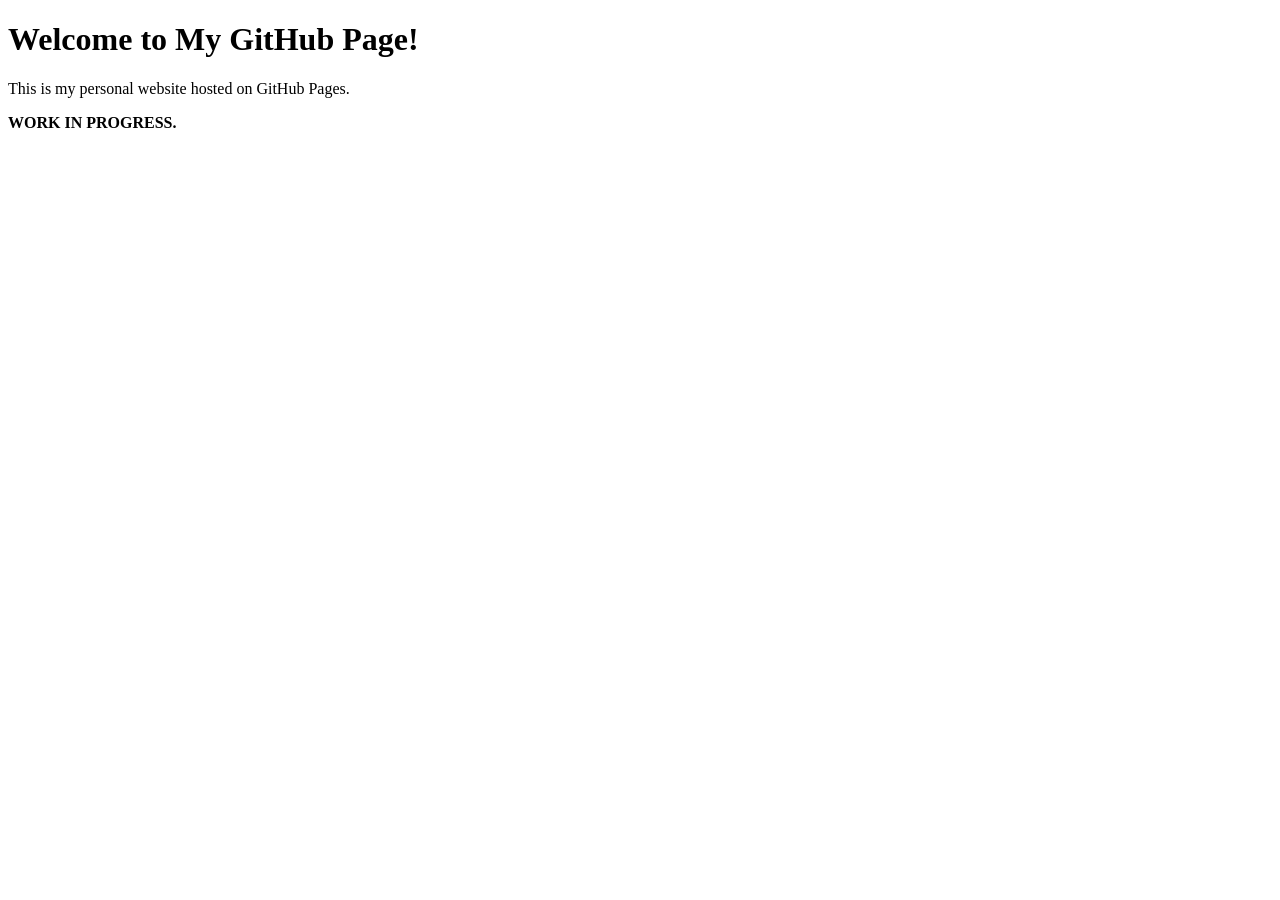
==== index.html @ f09e1174 "Create index.html" ====
<!DOCTYPE html>
<html>
<head>
  <title>My Personal Page</title>
</head>
<body>
  <h1>Welcome to My GitHub Page!</h1>
  <p>This is my personal website hosted on GitHub Pages.</p>
  <b>WORK IN PROGRESS.</b>
</body>
</html>
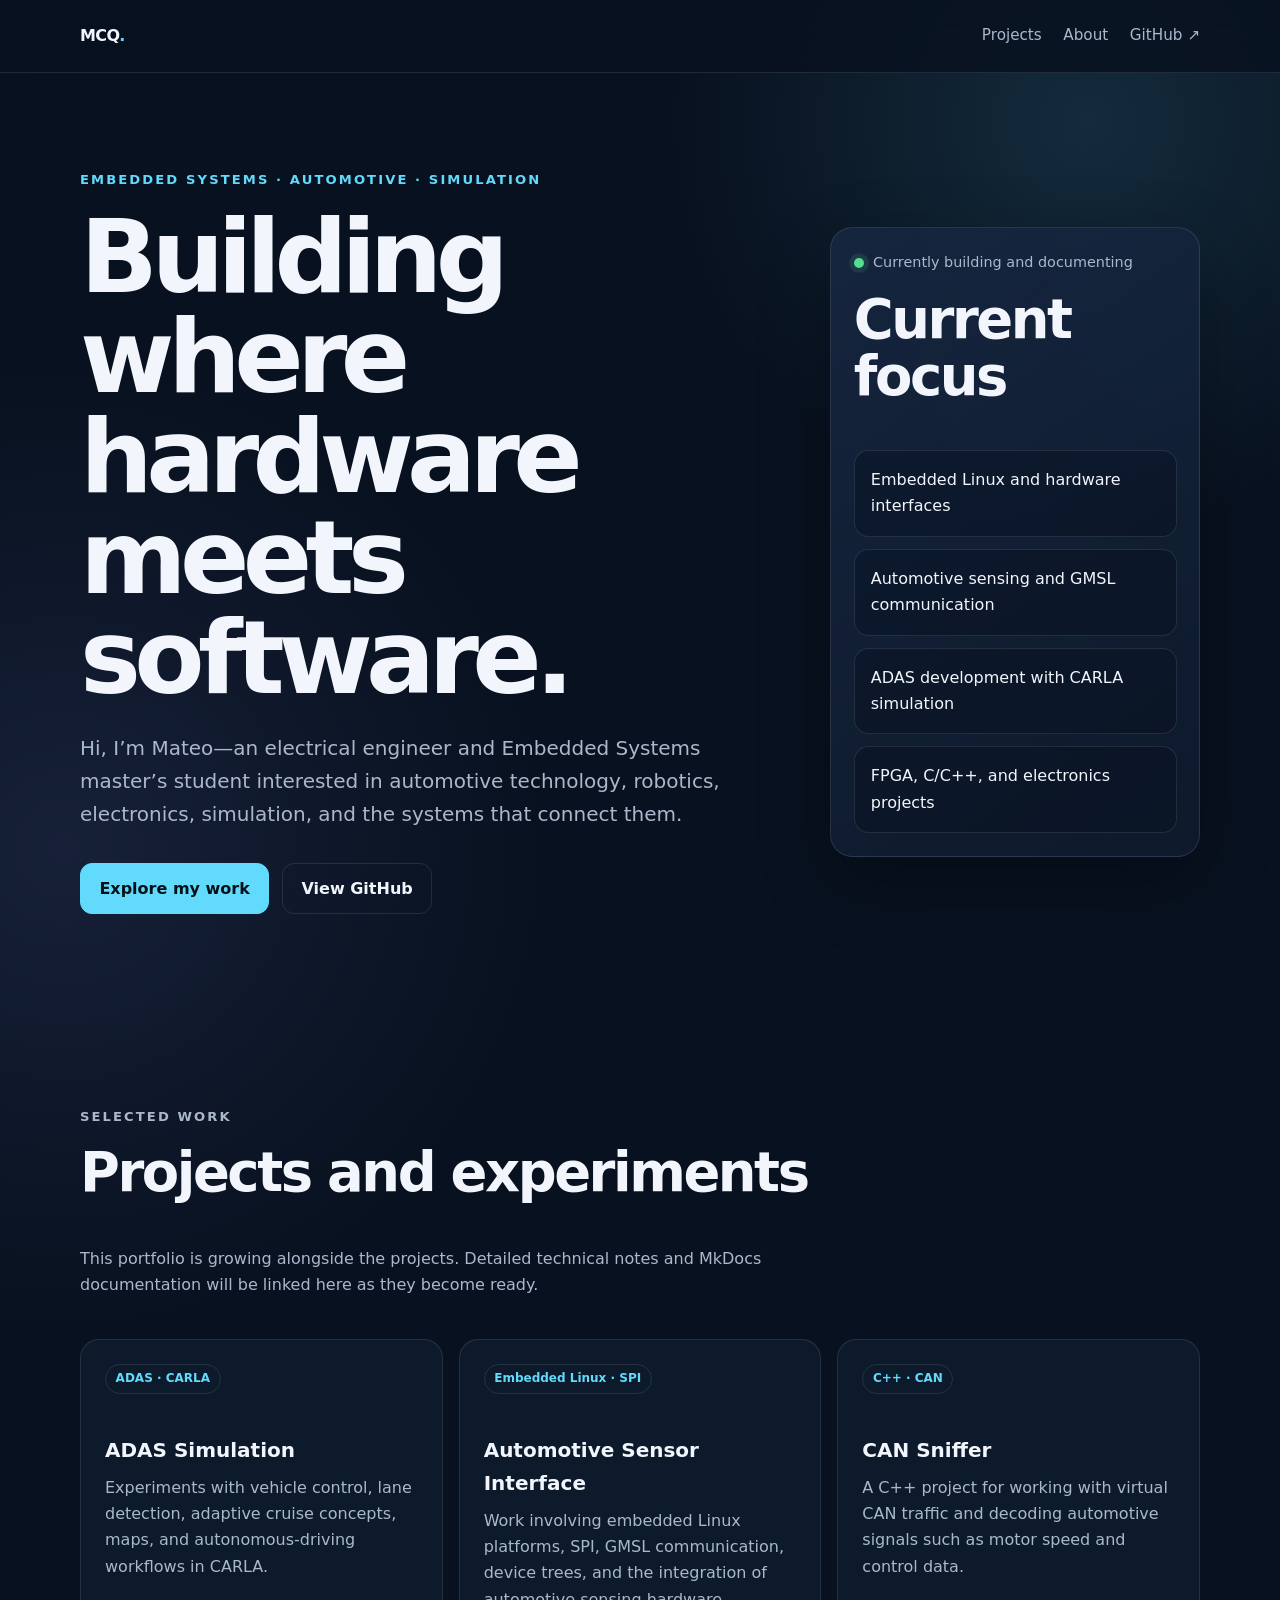
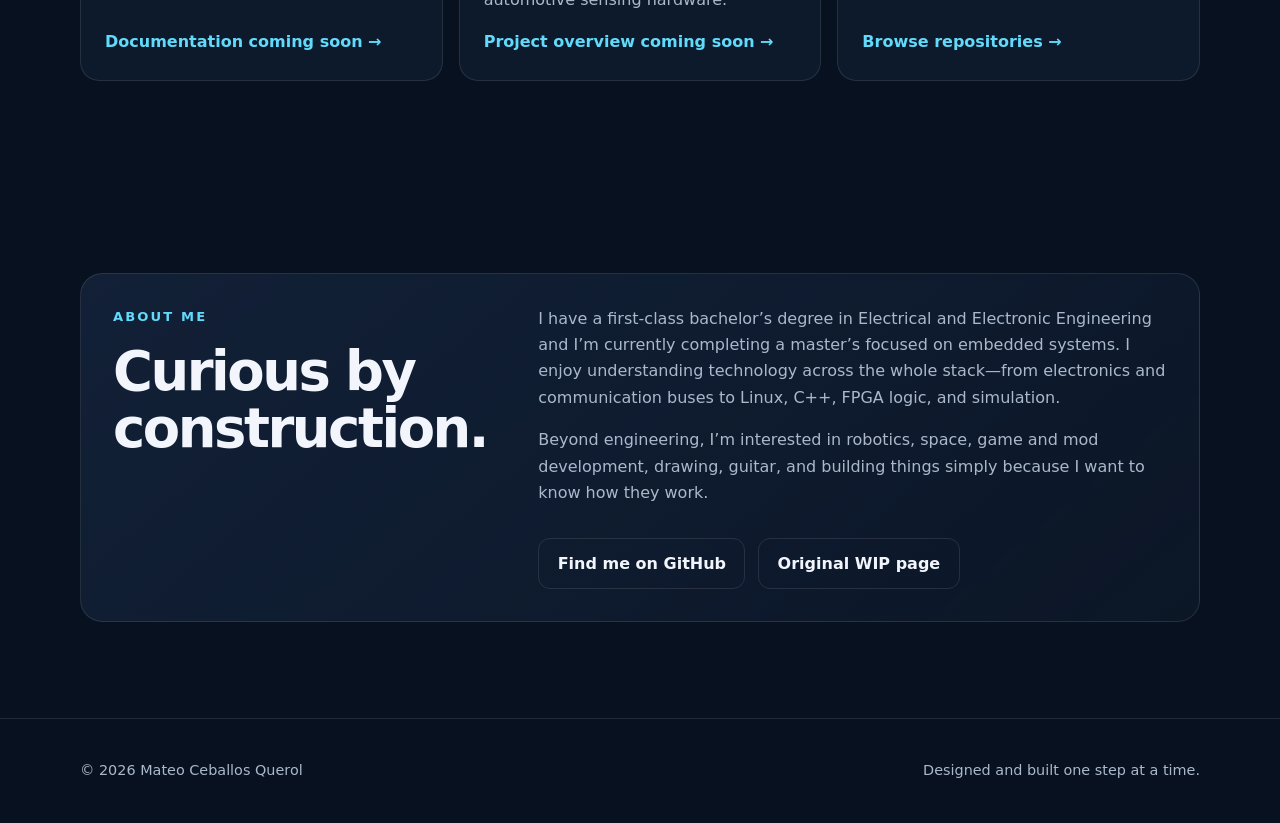
==== commit 35fcf807: "Build initial personal portfolio homepage" ====
--- a/index.html
+++ b/index.html
@@ -1,11 +1,128 @@
 <!DOCTYPE html>
-<html>
+<html lang="en">
 <head>
-  <title>My Personal Page</title>
+  <meta charset="UTF-8">
+  <meta name="viewport" content="width=device-width, initial-scale=1">
+  <meta name="description" content="Mateo Ceballos Querol — embedded systems engineer working across automotive technology, electronics, simulation, and software.">
+  <title>Mateo Ceballos Querol | Embedded Systems</title>
+  <link rel="stylesheet" href="style.css">
 </head>
 <body>
-  <h1>Welcome to My GitHub Page!</h1>
-  <p>This is my personal website hosted on GitHub Pages.</p>
-  <b>WORK IN PROGRESS.</b>
+  <header class="site-header">
+    <nav class="nav container" aria-label="Main navigation">
+      <a class="logo" href="#top">MCQ<span>.</span></a>
+      <div class="nav-links">
+        <a href="#projects">Projects</a>
+        <a href="#about">About</a>
+        <a class="nav-github" href="https://github.com/mcquerol">GitHub ↗</a>
+      </div>
+    </nav>
+  </header>
+
+  <main id="top">
+    <section class="hero container">
+      <div>
+        <p class="eyebrow">Embedded systems · Automotive · Simulation</p>
+        <h1>Building where hardware meets software.</h1>
+        <p class="hero-copy">
+          Hi, I’m Mateo—an electrical engineer and Embedded Systems master’s
+          student interested in automotive technology, robotics, electronics,
+          simulation, and the systems that connect them.
+        </p>
+        <div class="actions">
+          <a class="button" href="#projects">Explore my work</a>
+          <a class="button secondary" href="https://github.com/mcquerol">View GitHub</a>
+        </div>
+      </div>
+
+      <aside class="hero-panel" aria-label="Current focus">
+        <span class="status">Currently building and documenting</span>
+        <h2>Current focus</h2>
+        <ul class="focus-list">
+          <li>Embedded Linux and hardware interfaces</li>
+          <li>Automotive sensing and GMSL communication</li>
+          <li>ADAS development with CARLA simulation</li>
+          <li>FPGA, C/C++, and electronics projects</li>
+        </ul>
+      </aside>
+    </section>
+
+    <section class="section container" id="projects">
+      <div class="section-heading">
+        <p class="eyebrow">Selected work</p>
+        <h2>Projects and experiments</h2>
+        <p>
+          This portfolio is growing alongside the projects. Detailed technical
+          notes and MkDocs documentation will be linked here as they become ready.
+        </p>
+      </div>
+
+      <div class="grid">
+        <article class="card">
+          <span class="tag">ADAS · CARLA</span>
+          <h3>ADAS Simulation</h3>
+          <p>
+            Experiments with vehicle control, lane detection, adaptive cruise
+            concepts, maps, and autonomous-driving workflows in CARLA.
+          </p>
+          <a class="card-link" href="https://github.com/mcquerol?tab=repositories">Documentation coming soon →</a>
+        </article>
+
+        <article class="card">
+          <span class="tag">Embedded Linux · SPI</span>
+          <h3>Automotive Sensor Interface</h3>
+          <p>
+            Work involving embedded Linux platforms, SPI, GMSL communication,
+            device trees, and the integration of automotive sensing hardware.
+          </p>
+          <a class="card-link" href="https://github.com/mcquerol?tab=repositories">Project overview coming soon →</a>
+        </article>
+
+        <article class="card">
+          <span class="tag">C++ · CAN</span>
+          <h3>CAN Sniffer</h3>
+          <p>
+            A C++ project for working with virtual CAN traffic and decoding
+            automotive signals such as motor speed and control data.
+          </p>
+          <a class="card-link" href="https://github.com/mcquerol?tab=repositories">Browse repositories →</a>
+        </article>
+      </div>
+    </section>
+
+    <section class="section container" id="about">
+      <div class="about">
+        <div>
+          <p class="eyebrow">About me</p>
+          <h2>Curious by construction.</h2>
+        </div>
+        <div class="about-copy">
+          <p>
+            I have a first-class bachelor’s degree in Electrical and Electronic
+            Engineering and I’m currently completing a master’s focused on
+            embedded systems. I enjoy understanding technology across the whole
+            stack—from electronics and communication buses to Linux, C++, FPGA
+            logic, and simulation.
+          </p>
+          <p>
+            Beyond engineering, I’m interested in robotics, space, game and mod
+            development, drawing, guitar, and building things simply because I
+            want to know how they work.
+          </p>
+          <div class="actions">
+            <a class="button secondary" href="https://github.com/mcquerol">Find me on GitHub</a>
+            <a class="button secondary" href="wip.html">Original WIP page</a>
+          </div>
+        </div>
+      </div>
+    </section>
+  </main>
+
+  <footer class="site-footer">
+    <div class="footer-content container">
+      <p>© 2026 Mateo Ceballos Querol</p>
+      <p>Designed and built one step at a time.</p>
+    </div>
+  </footer>
 </body>
 </html>
--- a/style.css
+++ b/style.css
@@ -0,0 +1,330 @@
+:root {
+  --bg: #08111f;
+  --surface: #101d30;
+  --surface-light: #162640;
+  --text: #f2f6fc;
+  --muted: #aab8cc;
+  --accent: #61dafb;
+  --accent-2: #8b9cff;
+  --border: rgba(255, 255, 255, 0.1);
+  --shadow: 0 24px 70px rgba(0, 0, 0, 0.28);
+}
+
+* {
+  box-sizing: border-box;
+}
+
+html {
+  scroll-behavior: smooth;
+}
+
+body {
+  margin: 0;
+  color: var(--text);
+  background:
+    radial-gradient(circle at 85% 5%, rgba(97, 218, 251, 0.13), transparent 26rem),
+    radial-gradient(circle at 5% 35%, rgba(139, 156, 255, 0.11), transparent 30rem),
+    var(--bg);
+  font-family: Inter, ui-sans-serif, system-ui, -apple-system, BlinkMacSystemFont, "Segoe UI", sans-serif;
+  line-height: 1.65;
+}
+
+a {
+  color: inherit;
+}
+
+.container {
+  width: min(1120px, calc(100% - 2rem));
+  margin-inline: auto;
+}
+
+.site-header {
+  position: sticky;
+  top: 0;
+  z-index: 10;
+  border-bottom: 1px solid var(--border);
+  background: rgba(8, 17, 31, 0.8);
+  backdrop-filter: blur(16px);
+}
+
+.nav {
+  min-height: 4.5rem;
+  display: flex;
+  align-items: center;
+  justify-content: space-between;
+  gap: 1.5rem;
+}
+
+.logo {
+  font-weight: 800;
+  text-decoration: none;
+  letter-spacing: -0.04em;
+}
+
+.logo span,
+.eyebrow,
+.accent {
+  color: var(--accent);
+}
+
+.nav-links {
+  display: flex;
+  align-items: center;
+  gap: 1.35rem;
+}
+
+.nav-links a {
+  color: var(--muted);
+  font-size: 0.95rem;
+  text-decoration: none;
+}
+
+.nav-links a:hover,
+.nav-links a:focus-visible {
+  color: var(--text);
+}
+
+.hero {
+  min-height: calc(100vh - 4.5rem);
+  display: grid;
+  grid-template-columns: 1.3fr 0.7fr;
+  align-items: center;
+  gap: 4rem;
+  padding-block: 6rem;
+}
+
+.eyebrow {
+  margin: 0 0 1rem;
+  font-size: 0.82rem;
+  font-weight: 800;
+  letter-spacing: 0.16em;
+  text-transform: uppercase;
+}
+
+h1,
+h2,
+h3,
+p {
+  margin-top: 0;
+}
+
+h1 {
+  max-width: 14ch;
+  margin-bottom: 1.5rem;
+  font-size: clamp(3rem, 8vw, 6.7rem);
+  line-height: 0.98;
+  letter-spacing: -0.065em;
+}
+
+h2 {
+  font-size: clamp(2rem, 5vw, 3.4rem);
+  line-height: 1.05;
+  letter-spacing: -0.045em;
+}
+
+h3 {
+  margin-bottom: 0.5rem;
+  font-size: 1.25rem;
+}
+
+.hero-copy {
+  max-width: 42rem;
+  color: var(--muted);
+  font-size: clamp(1.05rem, 2vw, 1.25rem);
+}
+
+.actions {
+  display: flex;
+  flex-wrap: wrap;
+  gap: 0.8rem;
+  margin-top: 2rem;
+}
+
+.button {
+  display: inline-flex;
+  align-items: center;
+  justify-content: center;
+  min-height: 3rem;
+  padding: 0.7rem 1.15rem;
+  border: 1px solid var(--accent);
+  border-radius: 0.75rem;
+  color: #04111a;
+  background: var(--accent);
+  font-weight: 750;
+  text-decoration: none;
+}
+
+.button:hover {
+  transform: translateY(-2px);
+}
+
+.button.secondary {
+  color: var(--text);
+  border-color: var(--border);
+  background: transparent;
+}
+
+.hero-panel {
+  position: relative;
+  padding: 1.4rem;
+  border: 1px solid var(--border);
+  border-radius: 1.4rem;
+  background: linear-gradient(145deg, rgba(22, 38, 64, 0.92), rgba(16, 29, 48, 0.75));
+  box-shadow: var(--shadow);
+}
+
+.status {
+  display: inline-flex;
+  align-items: center;
+  gap: 0.55rem;
+  margin-bottom: 1rem;
+  color: var(--muted);
+  font-size: 0.9rem;
+}
+
+.status::before {
+  width: 0.65rem;
+  height: 0.65rem;
+  border-radius: 50%;
+  background: #55dd91;
+  box-shadow: 0 0 0 0.3rem rgba(85, 221, 145, 0.12);
+  content: "";
+}
+
+.focus-list {
+  display: grid;
+  gap: 0.75rem;
+  margin: 0;
+  padding: 0;
+  list-style: none;
+}
+
+.focus-list li {
+  padding: 1rem;
+  border: 1px solid var(--border);
+  border-radius: 0.9rem;
+  background: rgba(8, 17, 31, 0.45);
+}
+
+.section {
+  padding-block: 6rem;
+}
+
+.section-heading {
+  max-width: 46rem;
+  margin-bottom: 2.5rem;
+}
+
+.section-heading p,
+.card p,
+.about-copy {
+  color: var(--muted);
+}
+
+.grid {
+  display: grid;
+  grid-template-columns: repeat(3, 1fr);
+  gap: 1rem;
+}
+
+.card {
+  display: flex;
+  min-height: 19rem;
+  flex-direction: column;
+  padding: 1.5rem;
+  border: 1px solid var(--border);
+  border-radius: 1.2rem;
+  background: rgba(16, 29, 48, 0.76);
+  transition: border-color 180ms ease, transform 180ms ease;
+}
+
+.card:hover {
+  border-color: rgba(97, 218, 251, 0.5);
+  transform: translateY(-4px);
+}
+
+.tag {
+  width: fit-content;
+  margin-bottom: 2.5rem;
+  padding: 0.25rem 0.6rem;
+  border: 1px solid var(--border);
+  border-radius: 999px;
+  color: var(--accent);
+  font-size: 0.75rem;
+  font-weight: 750;
+}
+
+.card-link {
+  margin-top: auto;
+  color: var(--accent);
+  font-weight: 700;
+  text-decoration: none;
+}
+
+.about {
+  display: grid;
+  grid-template-columns: 0.75fr 1.25fr;
+  gap: 3rem;
+  align-items: start;
+  padding: 2rem;
+  border: 1px solid var(--border);
+  border-radius: 1.4rem;
+  background: linear-gradient(140deg, rgba(22, 38, 64, 0.75), rgba(16, 29, 48, 0.45));
+}
+
+.site-footer {
+  padding-block: 2.5rem;
+  border-top: 1px solid var(--border);
+  color: var(--muted);
+  font-size: 0.9rem;
+}
+
+.footer-content {
+  display: flex;
+  justify-content: space-between;
+  gap: 1rem;
+}
+
+.footer-content p {
+  margin: 0;
+}
+
+@media (max-width: 800px) {
+  .nav-links a:not(.nav-github) {
+    display: none;
+  }
+
+  .hero {
+    min-height: auto;
+    grid-template-columns: 1fr;
+    gap: 3rem;
+    padding-block: 5rem;
+  }
+
+  .grid,
+  .about {
+    grid-template-columns: 1fr;
+  }
+
+  .card {
+    min-height: 16rem;
+  }
+}
+
+@media (max-width: 520px) {
+  h1 {
+    font-size: 3.35rem;
+  }
+
+  .section {
+    padding-block: 4.5rem;
+  }
+
+  .actions .button {
+    width: 100%;
+  }
+
+  .footer-content {
+    flex-direction: column;
+  }
+}
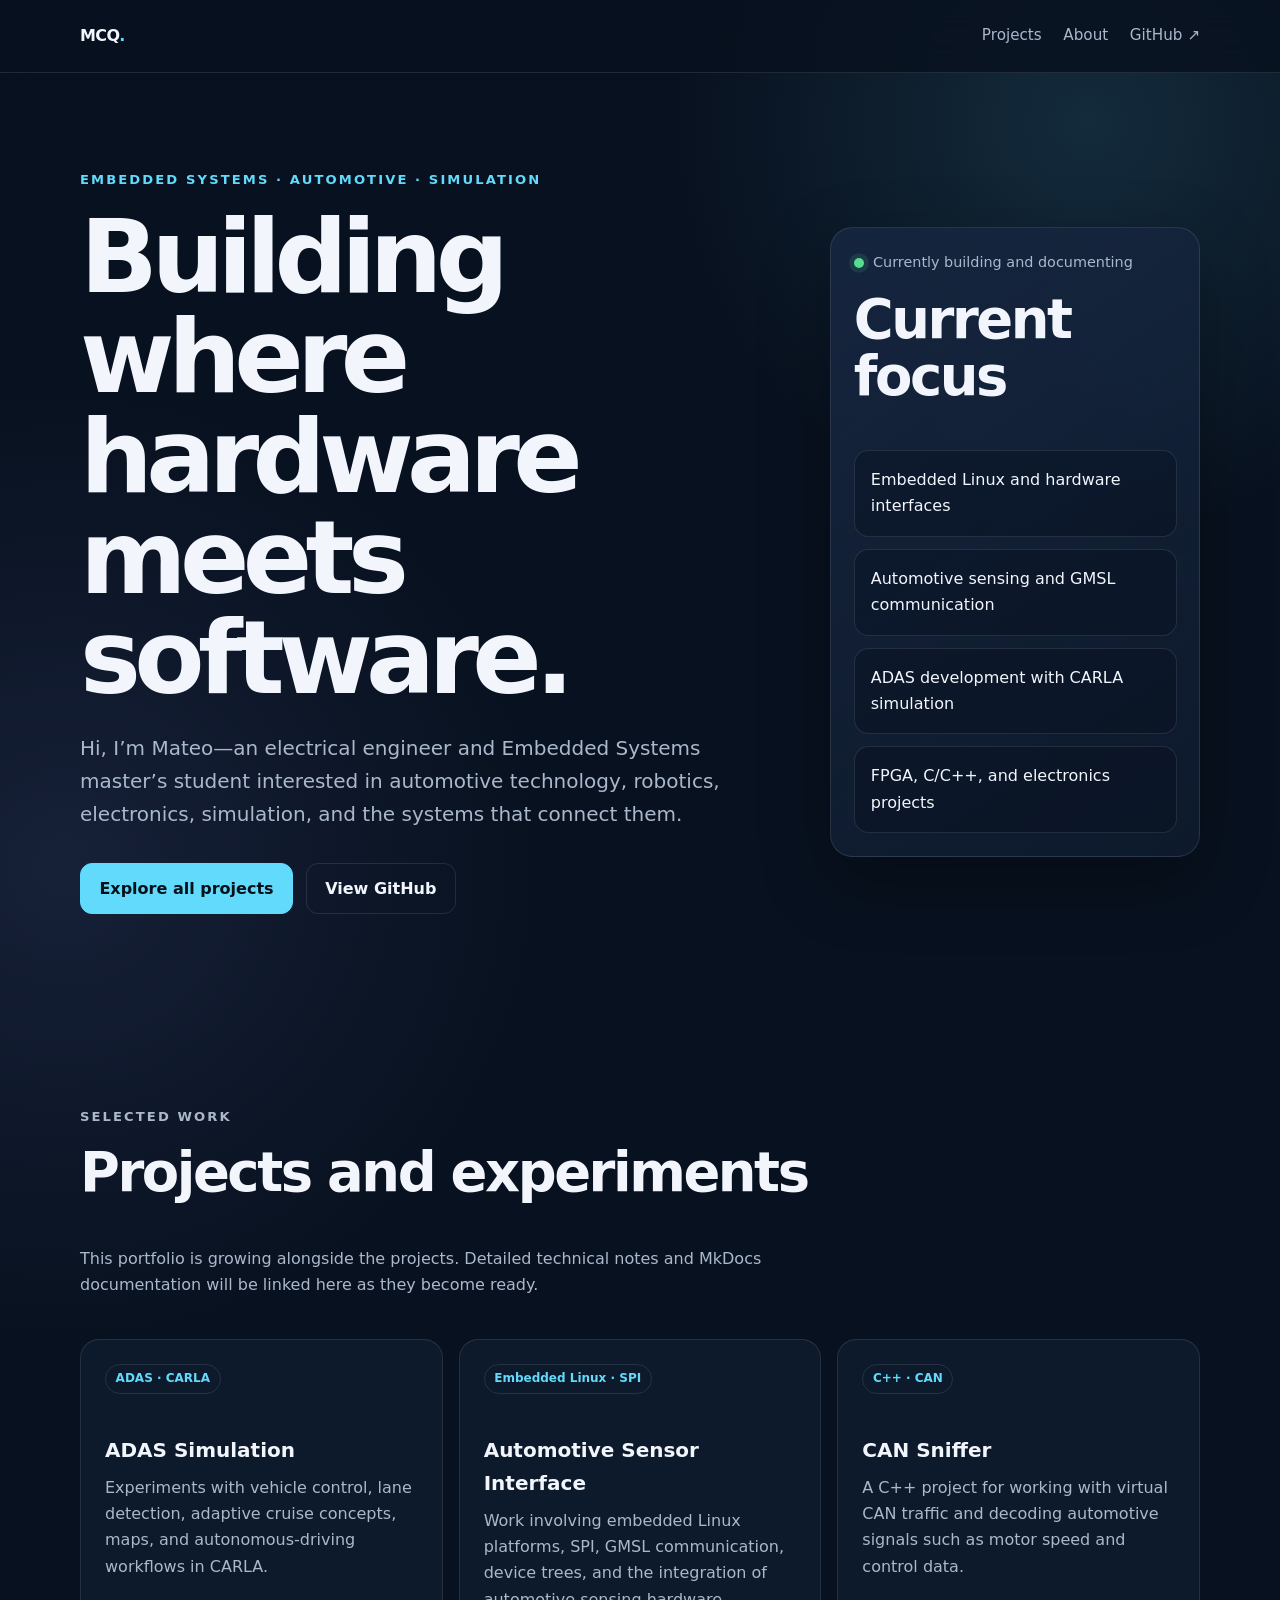
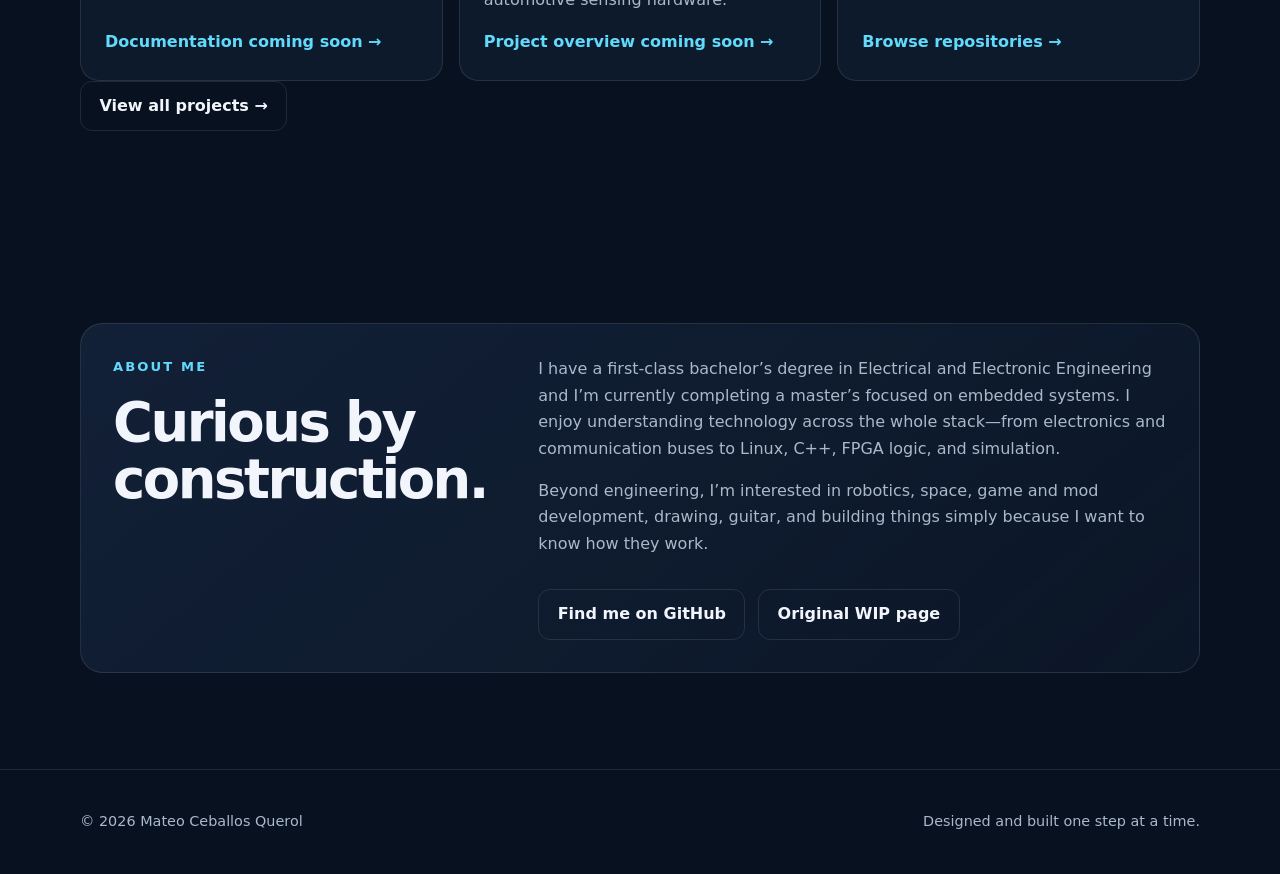
==== commit 3f1c2b03: "Link homepage to full projects archive" ====
--- a/index.html
+++ b/index.html
@@ -12,7 +12,7 @@
     <nav class="nav container" aria-label="Main navigation">
       <a class="logo" href="#top">MCQ<span>.</span></a>
       <div class="nav-links">
-        <a href="#projects">Projects</a>
+        <a href="projects.html">Projects</a>
         <a href="#about">About</a>
         <a class="nav-github" href="https://github.com/mcquerol">GitHub ↗</a>
       </div>
@@ -30,7 +30,7 @@
           simulation, and the systems that connect them.
         </p>
         <div class="actions">
-          <a class="button" href="#projects">Explore my work</a>
+          <a class="button" href="projects.html">Explore all projects</a>
           <a class="button secondary" href="https://github.com/mcquerol">View GitHub</a>
         </div>
       </div>
@@ -88,6 +88,9 @@
           <a class="card-link" href="https://github.com/mcquerol?tab=repositories">Browse repositories →</a>
         </article>
       </div>
+      <div class="section-actions">
+        <a class="button secondary" href="projects.html">View all projects →</a>
+      </div>
     </section>
 
     <section class="section container" id="about">
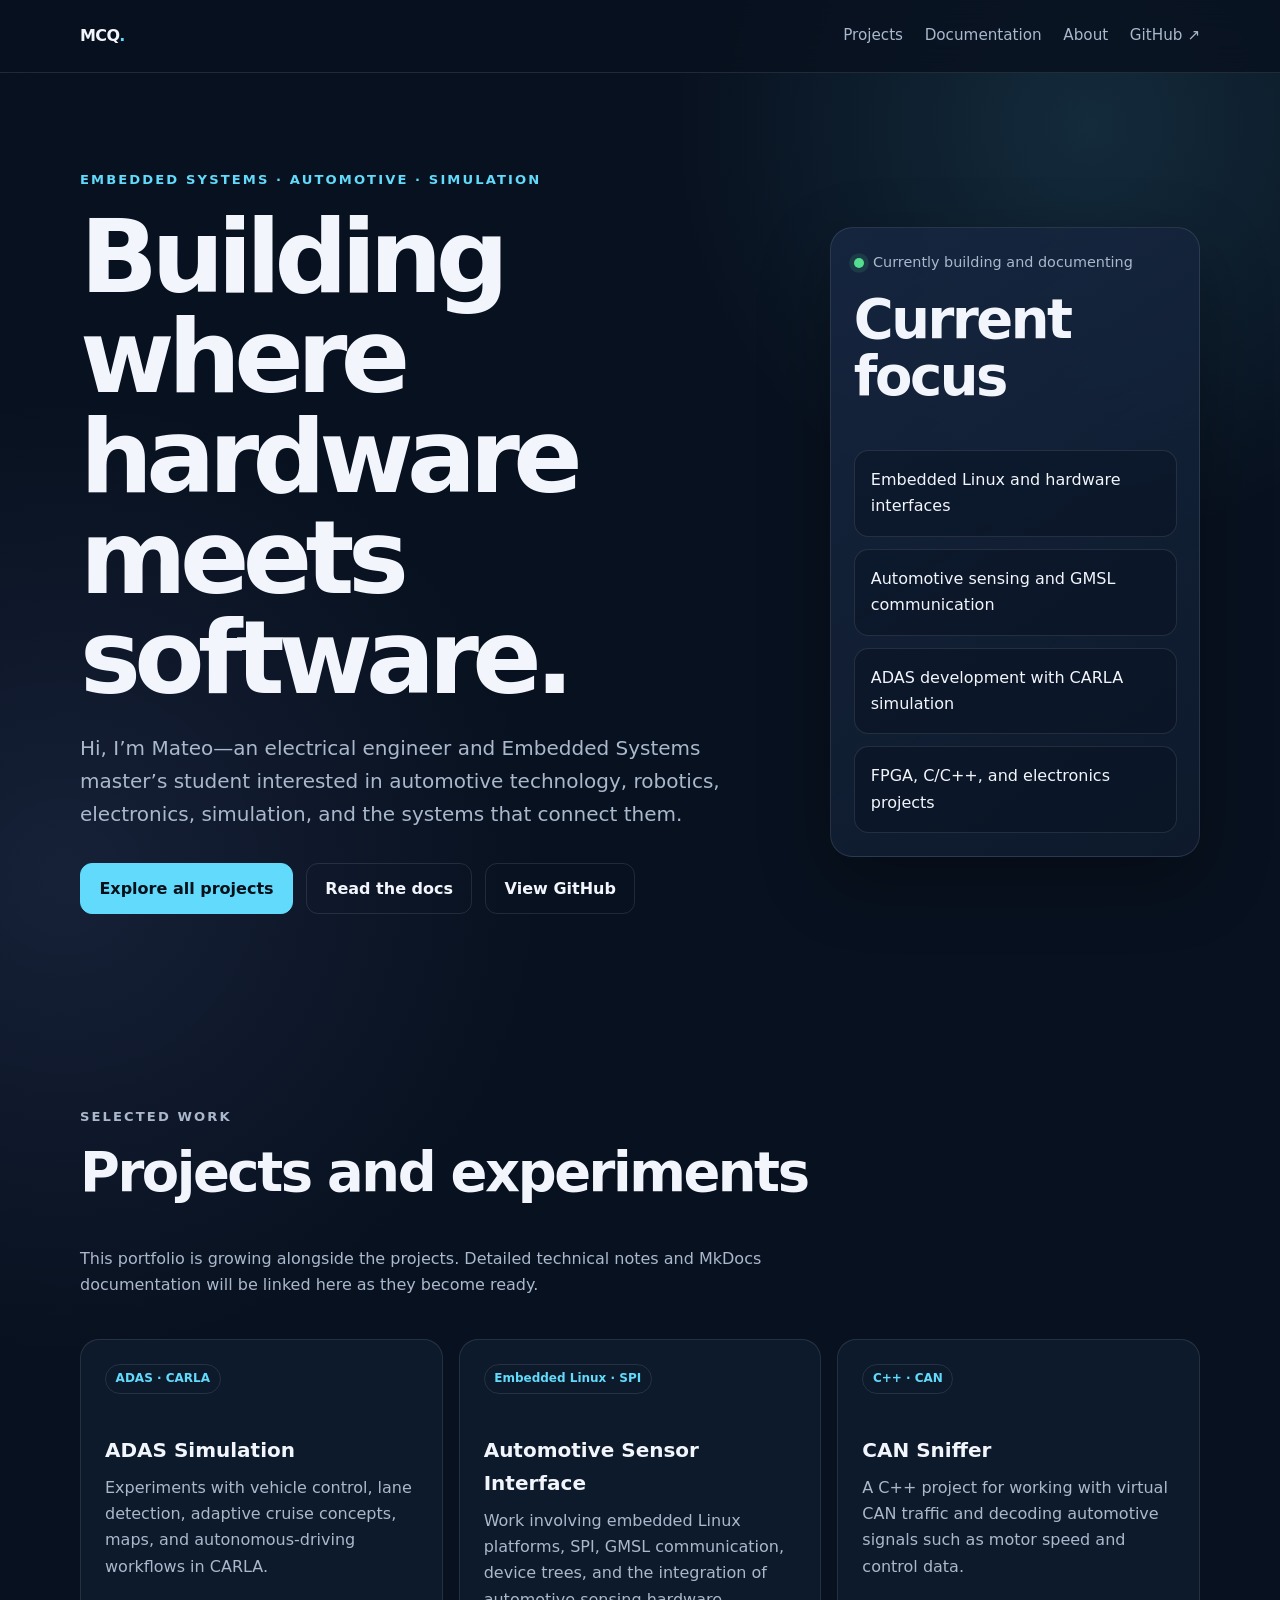
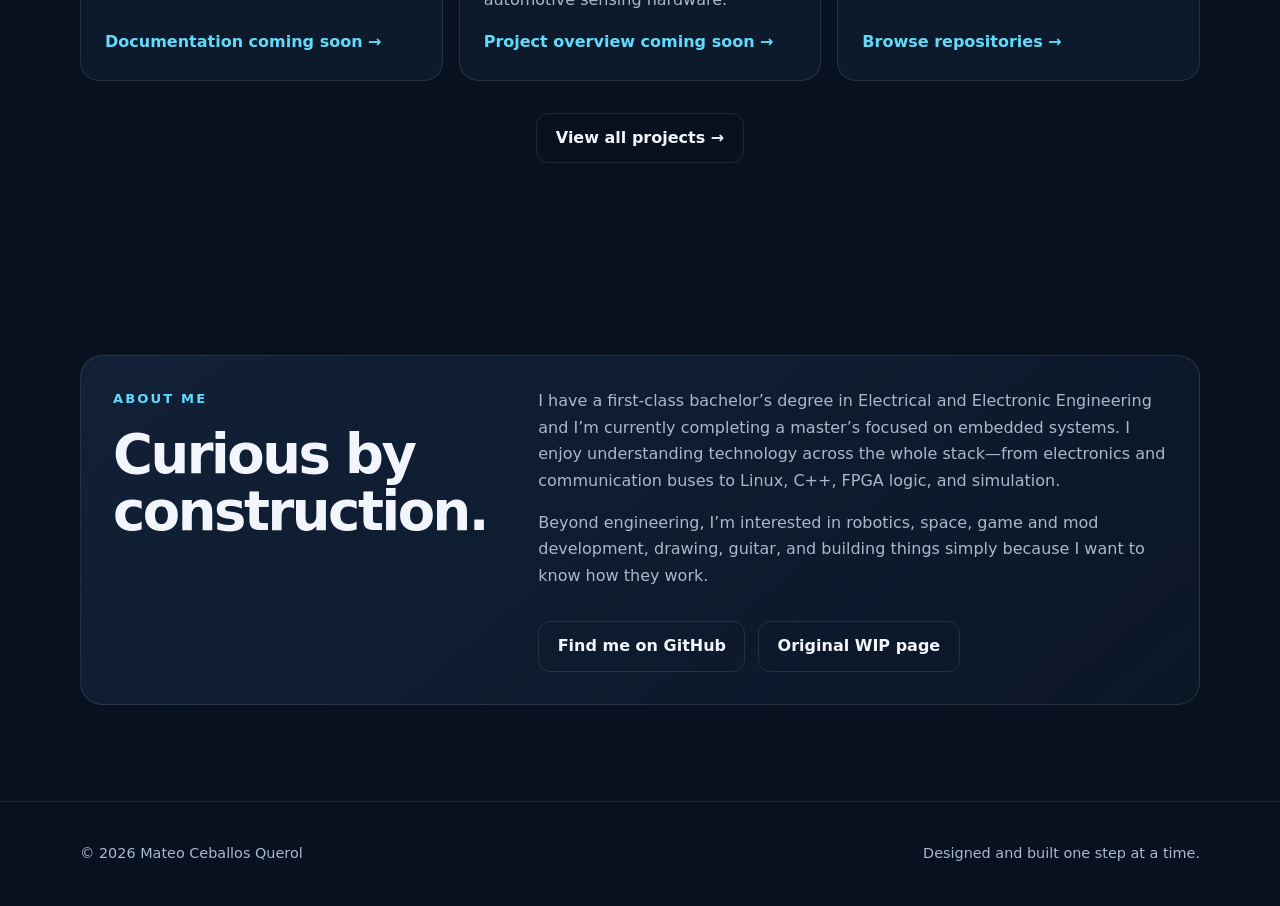
==== commit f421949b: "Link homepage to MkDocs documentation" ====
--- a/index.html
+++ b/index.html
@@ -13,6 +13,7 @@
       <a class="logo" href="#top">MCQ<span>.</span></a>
       <div class="nav-links">
         <a href="projects.html">Projects</a>
+        <a href="docs/">Documentation</a>
         <a href="#about">About</a>
         <a class="nav-github" href="https://github.com/mcquerol">GitHub ↗</a>
       </div>
@@ -31,6 +32,7 @@
         </p>
         <div class="actions">
           <a class="button" href="projects.html">Explore all projects</a>
+          <a class="button secondary" href="docs/">Read the docs</a>
           <a class="button secondary" href="https://github.com/mcquerol">View GitHub</a>
         </div>
       </div>
--- a/style.css
+++ b/style.css
@@ -328,3 +328,64 @@
     flex-direction: column;
   }
 }
+
+
+/* Projects archive */
+
+.nav-links a.active {
+  color: var(--text);
+}
+
+.page-hero {
+  padding-block: 7rem 5rem;
+}
+
+.page-hero h1 {
+  max-width: 12ch;
+}
+
+.project-group {
+  padding-block: 2rem 5rem;
+}
+
+.group-heading {
+  max-width: 48rem;
+  margin-bottom: 2rem;
+}
+
+.group-heading h2 {
+  margin-bottom: 0;
+}
+
+.featured-card {
+  background:
+    linear-gradient(145deg, rgba(97, 218, 251, 0.08), transparent 60%),
+    rgba(16, 29, 48, 0.76);
+}
+
+.card-state {
+  margin-top: auto;
+  color: var(--muted);
+  font-size: 0.88rem;
+  font-weight: 650;
+}
+
+.section-actions {
+  display: flex;
+  justify-content: center;
+  margin-top: 2rem;
+}
+
+.project-note {
+  margin-top: 1rem;
+}
+
+@media (max-width: 800px) {
+  .page-hero {
+    padding-block: 5rem 3rem;
+  }
+
+  .project-group {
+    padding-block: 2rem 3.5rem;
+  }
+}
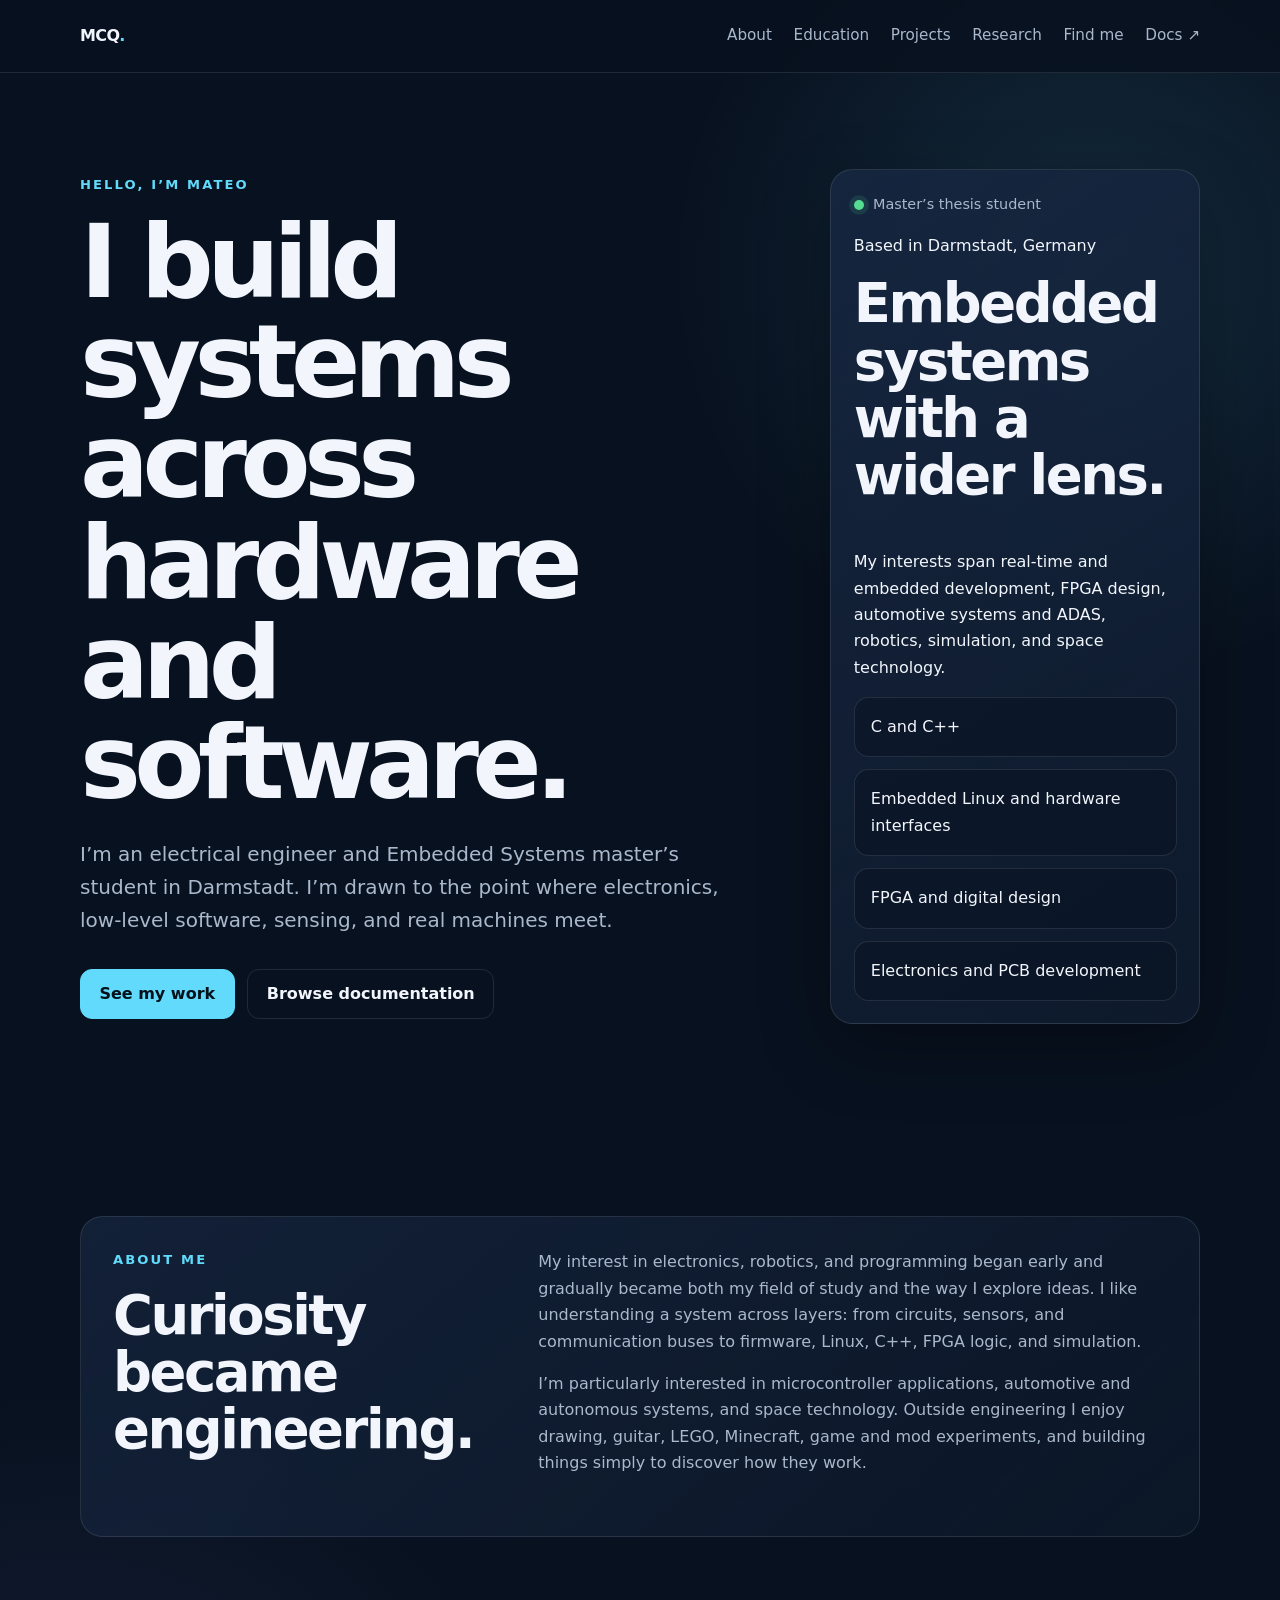
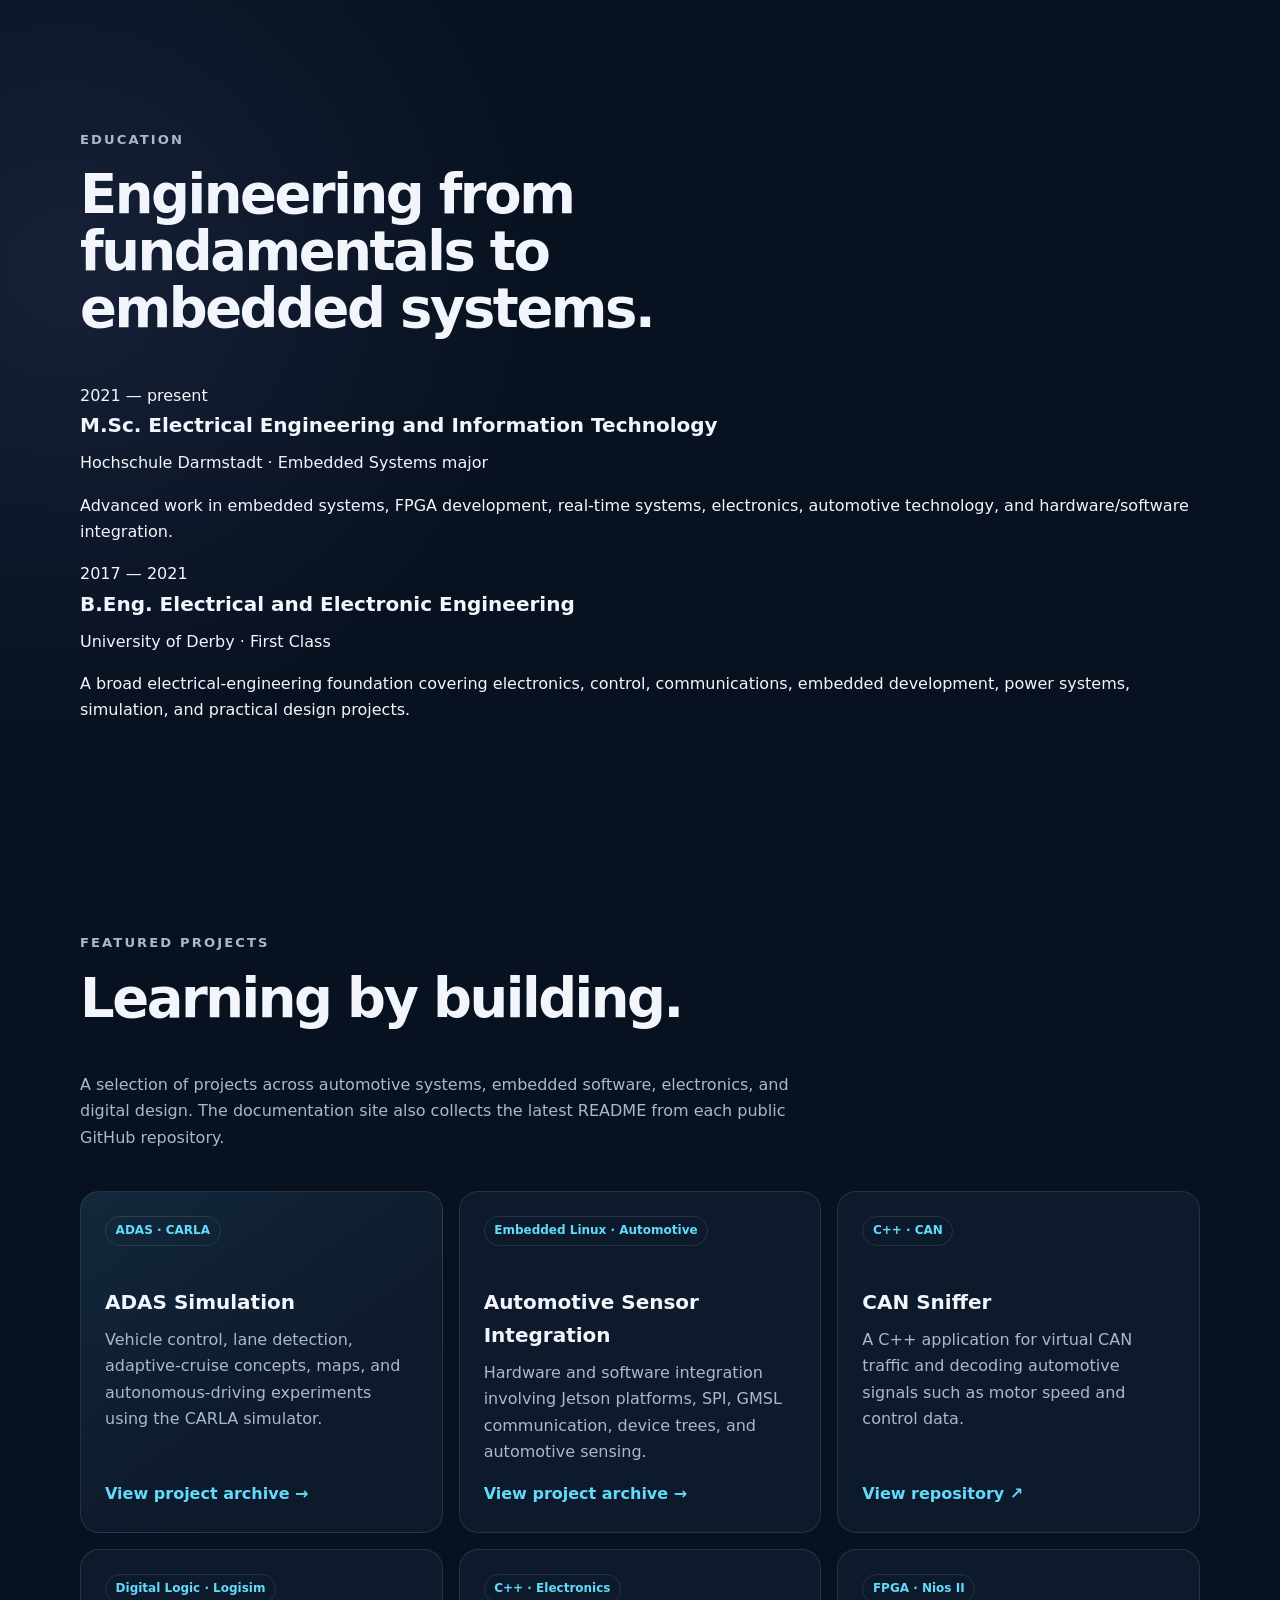
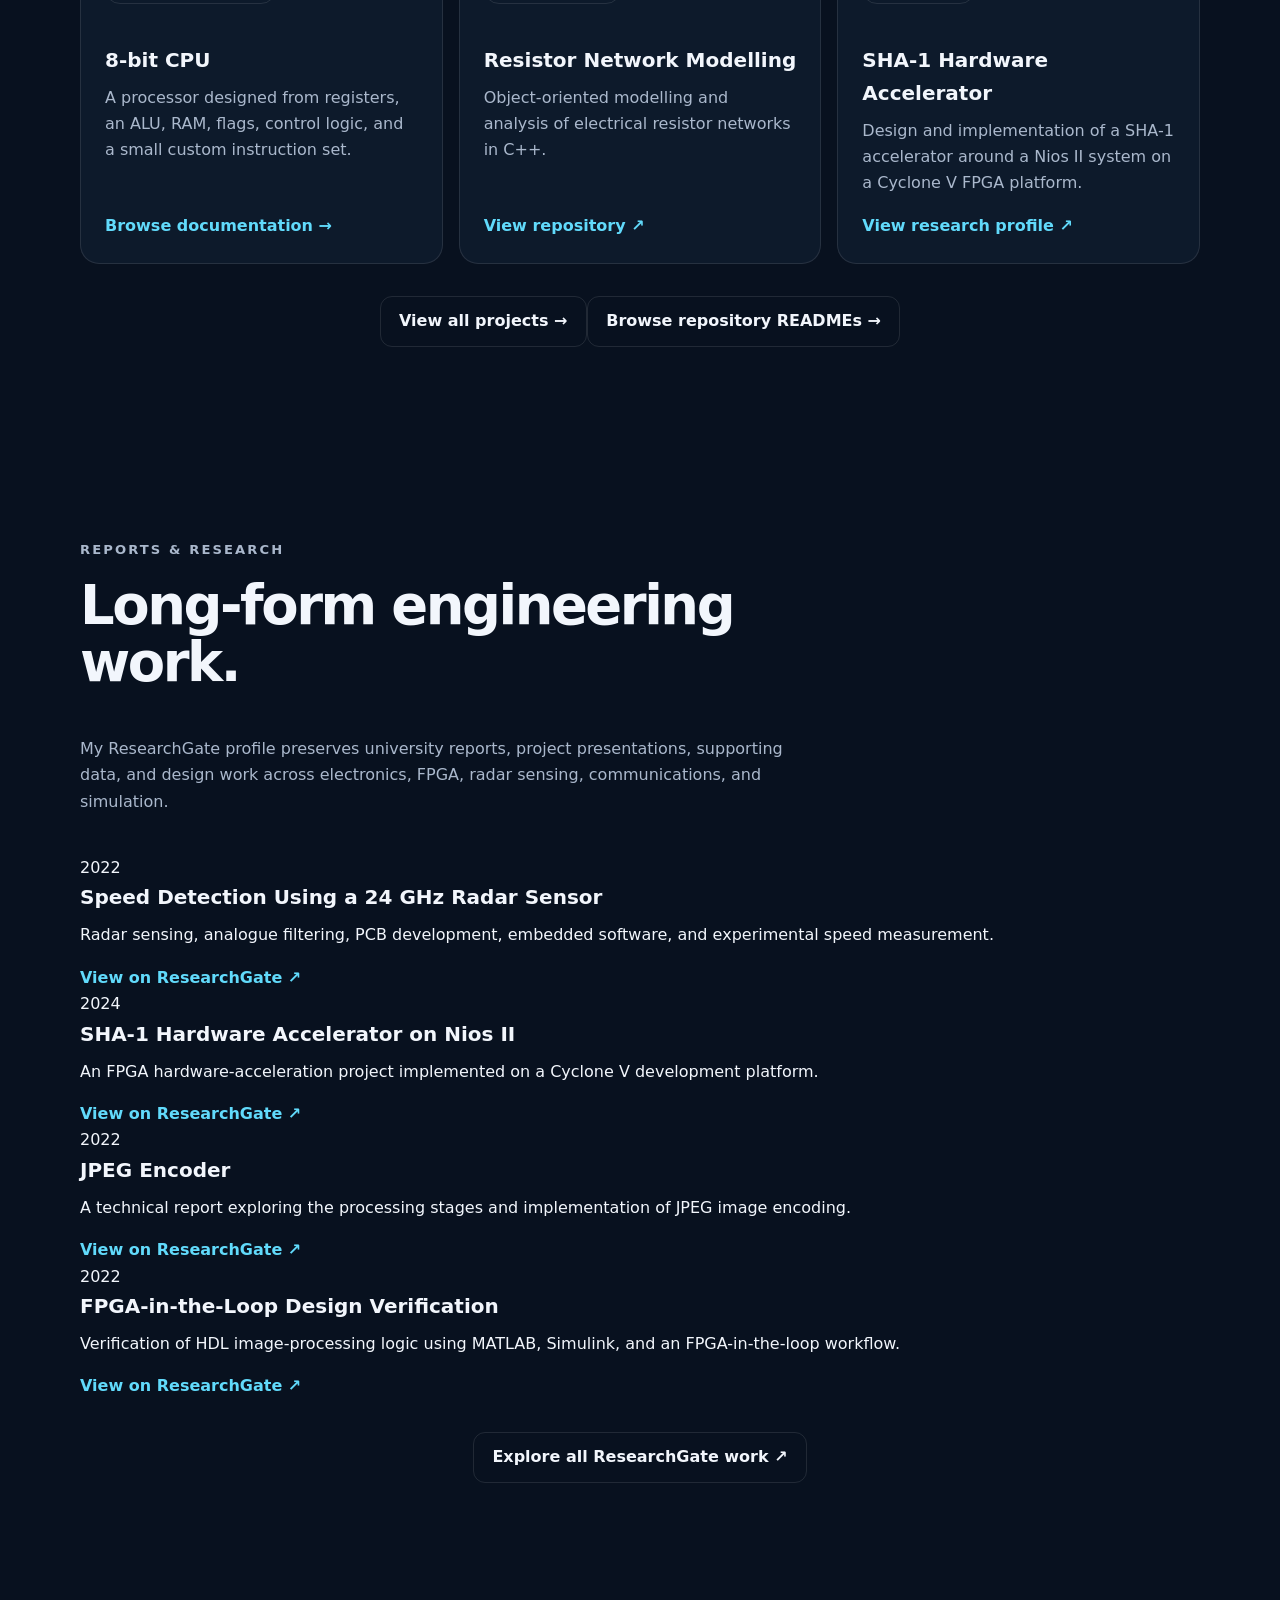
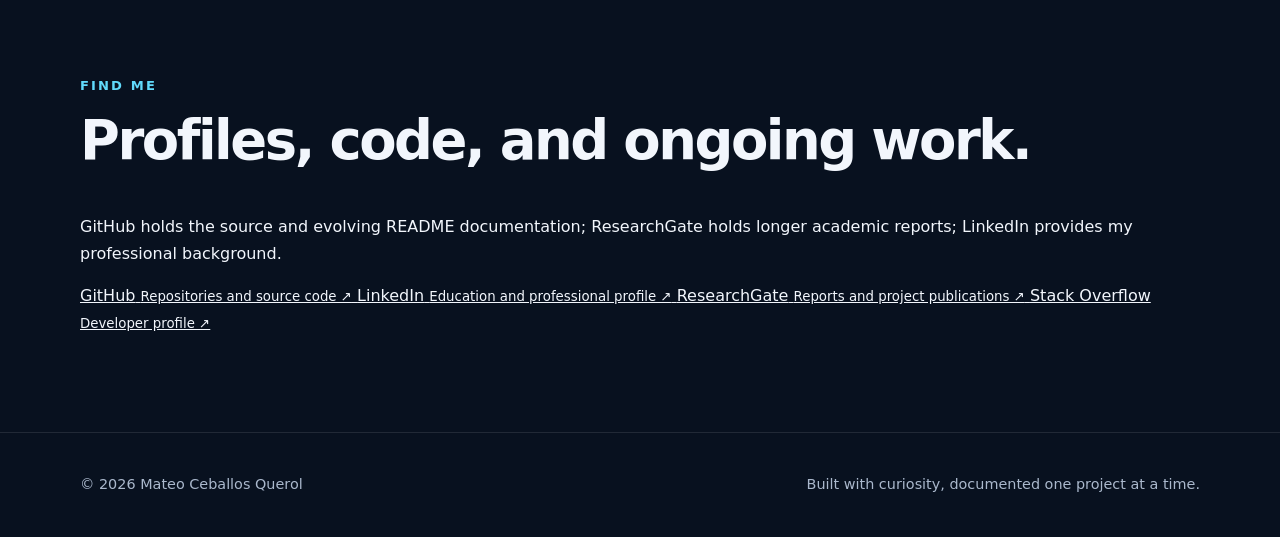
==== commit a76b5f32: "Make portfolio personal with education research and profiles" ====
--- a/index.html
+++ b/index.html
@@ -3,8 +3,8 @@
 <head>
   <meta charset="UTF-8">
   <meta name="viewport" content="width=device-width, initial-scale=1">
-  <meta name="description" content="Mateo Ceballos Querol — embedded systems engineer working across automotive technology, electronics, simulation, and software.">
-  <title>Mateo Ceballos Querol | Embedded Systems</title>
+  <meta name="description" content="Portfolio of Mateo Ceballos Querol — embedded systems, electronics, FPGA, automotive technology, simulation, and software.">
+  <title>Mateo Ceballos Querol | Embedded Systems Engineer</title>
   <link rel="stylesheet" href="style.css">
 </head>
 <body>
@@ -12,10 +12,12 @@
     <nav class="nav container" aria-label="Main navigation">
       <a class="logo" href="#top">MCQ<span>.</span></a>
       <div class="nav-links">
-        <a href="projects.html">Projects</a>
-        <a href="docs/">Documentation</a>
         <a href="#about">About</a>
-        <a class="nav-github" href="https://github.com/mcquerol">GitHub ↗</a>
+        <a href="#education">Education</a>
+        <a href="#projects">Projects</a>
+        <a href="#research">Research</a>
+        <a href="#find-me">Find me</a>
+        <a class="nav-github" href="docs/">Docs ↗</a>
       </div>
     </nav>
   </header>
@@ -23,101 +25,248 @@
   <main id="top">
     <section class="hero container">
       <div>
-        <p class="eyebrow">Embedded systems · Automotive · Simulation</p>
-        <h1>Building where hardware meets software.</h1>
+        <p class="eyebrow">Hello, I’m Mateo</p>
+        <h1>I build systems across hardware and software.</h1>
         <p class="hero-copy">
-          Hi, I’m Mateo—an electrical engineer and Embedded Systems master’s
-          student interested in automotive technology, robotics, electronics,
-          simulation, and the systems that connect them.
+          I’m an electrical engineer and Embedded Systems master’s student in
+          Darmstadt. I’m drawn to the point where electronics, low-level
+          software, sensing, and real machines meet.
         </p>
         <div class="actions">
-          <a class="button" href="projects.html">Explore all projects</a>
-          <a class="button secondary" href="docs/">Read the docs</a>
-          <a class="button secondary" href="https://github.com/mcquerol">View GitHub</a>
-        </div>
-      </div>
-
-      <aside class="hero-panel" aria-label="Current focus">
-        <span class="status">Currently building and documenting</span>
-        <h2>Current focus</h2>
-        <ul class="focus-list">
+          <a class="button" href="#projects">See my work</a>
+          <a class="button secondary" href="docs/">Browse documentation</a>
+        </div>
+      </div>
+
+      <aside class="hero-panel" aria-label="Profile summary">
+        <span class="status">Master’s thesis student</span>
+        <p class="profile-kicker">Based in Darmstadt, Germany</p>
+        <h2>Embedded systems with a wider lens.</h2>
+        <p class="panel-copy">
+          My interests span real-time and embedded development, FPGA design,
+          automotive systems and ADAS, robotics, simulation, and space technology.
+        </p>
+        <ul class="focus-list compact">
+          <li>C and C++</li>
           <li>Embedded Linux and hardware interfaces</li>
-          <li>Automotive sensing and GMSL communication</li>
-          <li>ADAS development with CARLA simulation</li>
-          <li>FPGA, C/C++, and electronics projects</li>
+          <li>FPGA and digital design</li>
+          <li>Electronics and PCB development</li>
         </ul>
       </aside>
-    </section>
-
-    <section class="section container" id="projects">
-      <div class="section-heading">
-        <p class="eyebrow">Selected work</p>
-        <h2>Projects and experiments</h2>
-        <p>
-          This portfolio is growing alongside the projects. Detailed technical
-          notes and MkDocs documentation will be linked here as they become ready.
-        </p>
-      </div>
-
-      <div class="grid">
-        <article class="card">
-          <span class="tag">ADAS · CARLA</span>
-          <h3>ADAS Simulation</h3>
-          <p>
-            Experiments with vehicle control, lane detection, adaptive cruise
-            concepts, maps, and autonomous-driving workflows in CARLA.
-          </p>
-          <a class="card-link" href="https://github.com/mcquerol?tab=repositories">Documentation coming soon →</a>
-        </article>
-
-        <article class="card">
-          <span class="tag">Embedded Linux · SPI</span>
-          <h3>Automotive Sensor Interface</h3>
-          <p>
-            Work involving embedded Linux platforms, SPI, GMSL communication,
-            device trees, and the integration of automotive sensing hardware.
-          </p>
-          <a class="card-link" href="https://github.com/mcquerol?tab=repositories">Project overview coming soon →</a>
-        </article>
-
-        <article class="card">
-          <span class="tag">C++ · CAN</span>
-          <h3>CAN Sniffer</h3>
-          <p>
-            A C++ project for working with virtual CAN traffic and decoding
-            automotive signals such as motor speed and control data.
-          </p>
-          <a class="card-link" href="https://github.com/mcquerol?tab=repositories">Browse repositories →</a>
-        </article>
-      </div>
-      <div class="section-actions">
-        <a class="button secondary" href="projects.html">View all projects →</a>
-      </div>
     </section>
 
     <section class="section container" id="about">
       <div class="about">
         <div>
           <p class="eyebrow">About me</p>
-          <h2>Curious by construction.</h2>
+          <h2>Curiosity became engineering.</h2>
         </div>
         <div class="about-copy">
           <p>
-            I have a first-class bachelor’s degree in Electrical and Electronic
-            Engineering and I’m currently completing a master’s focused on
-            embedded systems. I enjoy understanding technology across the whole
-            stack—from electronics and communication buses to Linux, C++, FPGA
-            logic, and simulation.
-          </p>
-          <p>
-            Beyond engineering, I’m interested in robotics, space, game and mod
-            development, drawing, guitar, and building things simply because I
-            want to know how they work.
-          </p>
-          <div class="actions">
-            <a class="button secondary" href="https://github.com/mcquerol">Find me on GitHub</a>
-            <a class="button secondary" href="wip.html">Original WIP page</a>
+            My interest in electronics, robotics, and programming began early
+            and gradually became both my field of study and the way I explore
+            ideas. I like understanding a system across layers: from circuits,
+            sensors, and communication buses to firmware, Linux, C++, FPGA logic,
+            and simulation.
+          </p>
+          <p>
+            I’m particularly interested in microcontroller applications,
+            automotive and autonomous systems, and space technology. Outside
+            engineering I enjoy drawing, guitar, LEGO, Minecraft, game and mod
+            experiments, and building things simply to discover how they work.
+          </p>
+        </div>
+      </div>
+    </section>
+
+    <section class="section container" id="education">
+      <div class="section-heading">
+        <p class="eyebrow">Education</p>
+        <h2>Engineering from fundamentals to embedded systems.</h2>
+      </div>
+
+      <div class="timeline">
+        <article class="timeline-item">
+          <div class="timeline-date">2021 — present</div>
+          <div>
+            <h3>M.Sc. Electrical Engineering and Information Technology</h3>
+            <p class="institution">Hochschule Darmstadt · Embedded Systems major</p>
+            <p>
+              Advanced work in embedded systems, FPGA development, real-time
+              systems, electronics, automotive technology, and hardware/software
+              integration.
+            </p>
           </div>
+        </article>
+
+        <article class="timeline-item">
+          <div class="timeline-date">2017 — 2021</div>
+          <div>
+            <h3>B.Eng. Electrical and Electronic Engineering</h3>
+            <p class="institution">University of Derby · First Class</p>
+            <p>
+              A broad electrical-engineering foundation covering electronics,
+              control, communications, embedded development, power systems,
+              simulation, and practical design projects.
+            </p>
+          </div>
+        </article>
+      </div>
+    </section>
+
+    <section class="section container" id="projects">
+      <div class="section-heading">
+        <p class="eyebrow">Featured projects</p>
+        <h2>Learning by building.</h2>
+        <p>
+          A selection of projects across automotive systems, embedded software,
+          electronics, and digital design. The documentation site also collects
+          the latest README from each public GitHub repository.
+        </p>
+      </div>
+
+      <div class="grid">
+        <article class="card featured-card">
+          <span class="tag">ADAS · CARLA</span>
+          <h3>ADAS Simulation</h3>
+          <p>
+            Vehicle control, lane detection, adaptive-cruise concepts, maps, and
+            autonomous-driving experiments using the CARLA simulator.
+          </p>
+          <a class="card-link" href="projects.html">View project archive →</a>
+        </article>
+
+        <article class="card">
+          <span class="tag">Embedded Linux · Automotive</span>
+          <h3>Automotive Sensor Integration</h3>
+          <p>
+            Hardware and software integration involving Jetson platforms, SPI,
+            GMSL communication, device trees, and automotive sensing.
+          </p>
+          <a class="card-link" href="projects.html">View project archive →</a>
+        </article>
+
+        <article class="card">
+          <span class="tag">C++ · CAN</span>
+          <h3>CAN Sniffer</h3>
+          <p>
+            A C++ application for virtual CAN traffic and decoding automotive
+            signals such as motor speed and control data.
+          </p>
+          <a class="card-link" href="https://github.com/mcquerol/cansniffer-cpp">View repository ↗</a>
+        </article>
+
+        <article class="card">
+          <span class="tag">Digital Logic · Logisim</span>
+          <h3>8-bit CPU</h3>
+          <p>
+            A processor designed from registers, an ALU, RAM, flags, control
+            logic, and a small custom instruction set.
+          </p>
+          <a class="card-link" href="docs/">Browse documentation →</a>
+        </article>
+
+        <article class="card">
+          <span class="tag">C++ · Electronics</span>
+          <h3>Resistor Network Modelling</h3>
+          <p>
+            Object-oriented modelling and analysis of electrical resistor
+            networks in C++.
+          </p>
+          <a class="card-link" href="https://github.com/mcquerol/modelling-resistor-networks-cpp">View repository ↗</a>
+        </article>
+
+        <article class="card">
+          <span class="tag">FPGA · Nios II</span>
+          <h3>SHA-1 Hardware Accelerator</h3>
+          <p>
+            Design and implementation of a SHA-1 accelerator around a Nios II
+            system on a Cyclone V FPGA platform.
+          </p>
+          <a class="card-link" href="https://www.researchgate.net/profile/Mateo-Ceballos-Querol">View research profile ↗</a>
+        </article>
+      </div>
+
+      <div class="section-actions">
+        <a class="button secondary" href="projects.html">View all projects →</a>
+        <a class="button secondary" href="docs/">Browse repository READMEs →</a>
+      </div>
+    </section>
+
+    <section class="section container" id="research">
+      <div class="section-heading">
+        <p class="eyebrow">Reports & research</p>
+        <h2>Long-form engineering work.</h2>
+        <p>
+          My ResearchGate profile preserves university reports, project
+          presentations, supporting data, and design work across electronics,
+          FPGA, radar sensing, communications, and simulation.
+        </p>
+      </div>
+
+      <div class="research-grid">
+        <article class="research-card">
+          <span class="research-year">2022</span>
+          <h3>Speed Detection Using a 24 GHz Radar Sensor</h3>
+          <p>Radar sensing, analogue filtering, PCB development, embedded software, and experimental speed measurement.</p>
+          <a class="card-link" href="https://www.researchgate.net/profile/Mateo-Ceballos-Querol">View on ResearchGate ↗</a>
+        </article>
+
+        <article class="research-card">
+          <span class="research-year">2024</span>
+          <h3>SHA-1 Hardware Accelerator on Nios II</h3>
+          <p>An FPGA hardware-acceleration project implemented on a Cyclone V development platform.</p>
+          <a class="card-link" href="https://www.researchgate.net/profile/Mateo-Ceballos-Querol">View on ResearchGate ↗</a>
+        </article>
+
+        <article class="research-card">
+          <span class="research-year">2022</span>
+          <h3>JPEG Encoder</h3>
+          <p>A technical report exploring the processing stages and implementation of JPEG image encoding.</p>
+          <a class="card-link" href="https://www.researchgate.net/publication/393149671_JPEG_Encoder">View on ResearchGate ↗</a>
+        </article>
+
+        <article class="research-card">
+          <span class="research-year">2022</span>
+          <h3>FPGA-in-the-Loop Design Verification</h3>
+          <p>Verification of HDL image-processing logic using MATLAB, Simulink, and an FPGA-in-the-loop workflow.</p>
+          <a class="card-link" href="https://www.researchgate.net/publication/393072573_HDL_Design_Verification_using_FPGA-in-the-Loop">View on ResearchGate ↗</a>
+        </article>
+      </div>
+
+      <div class="section-actions">
+        <a class="button secondary" href="https://www.researchgate.net/profile/Mateo-Ceballos-Querol">Explore all ResearchGate work ↗</a>
+      </div>
+    </section>
+
+    <section class="section container" id="find-me">
+      <div class="find-panel">
+        <div>
+          <p class="eyebrow">Find me</p>
+          <h2>Profiles, code, and ongoing work.</h2>
+          <p class="find-copy">
+            GitHub holds the source and evolving README documentation;
+            ResearchGate holds longer academic reports; LinkedIn provides my
+            professional background.
+          </p>
+        </div>
+        <div class="profile-links">
+          <a href="https://github.com/mcquerol">
+            <span>GitHub</span>
+            <small>Repositories and source code ↗</small>
+          </a>
+          <a href="https://www.linkedin.com/in/mcquerol">
+            <span>LinkedIn</span>
+            <small>Education and professional profile ↗</small>
+          </a>
+          <a href="https://www.researchgate.net/profile/Mateo-Ceballos-Querol">
+            <span>ResearchGate</span>
+            <small>Reports and project publications ↗</small>
+          </a>
+          <a href="https://stackoverflow.com/users/17657784/mcquerol">
+            <span>Stack Overflow</span>
+            <small>Developer profile ↗</small>
+          </a>
         </div>
       </div>
     </section>
@@ -126,7 +275,7 @@
   <footer class="site-footer">
     <div class="footer-content container">
       <p>© 2026 Mateo Ceballos Querol</p>
-      <p>Designed and built one step at a time.</p>
+      <p>Built with curiosity, documented one project at a time.</p>
     </div>
   </footer>
 </body>
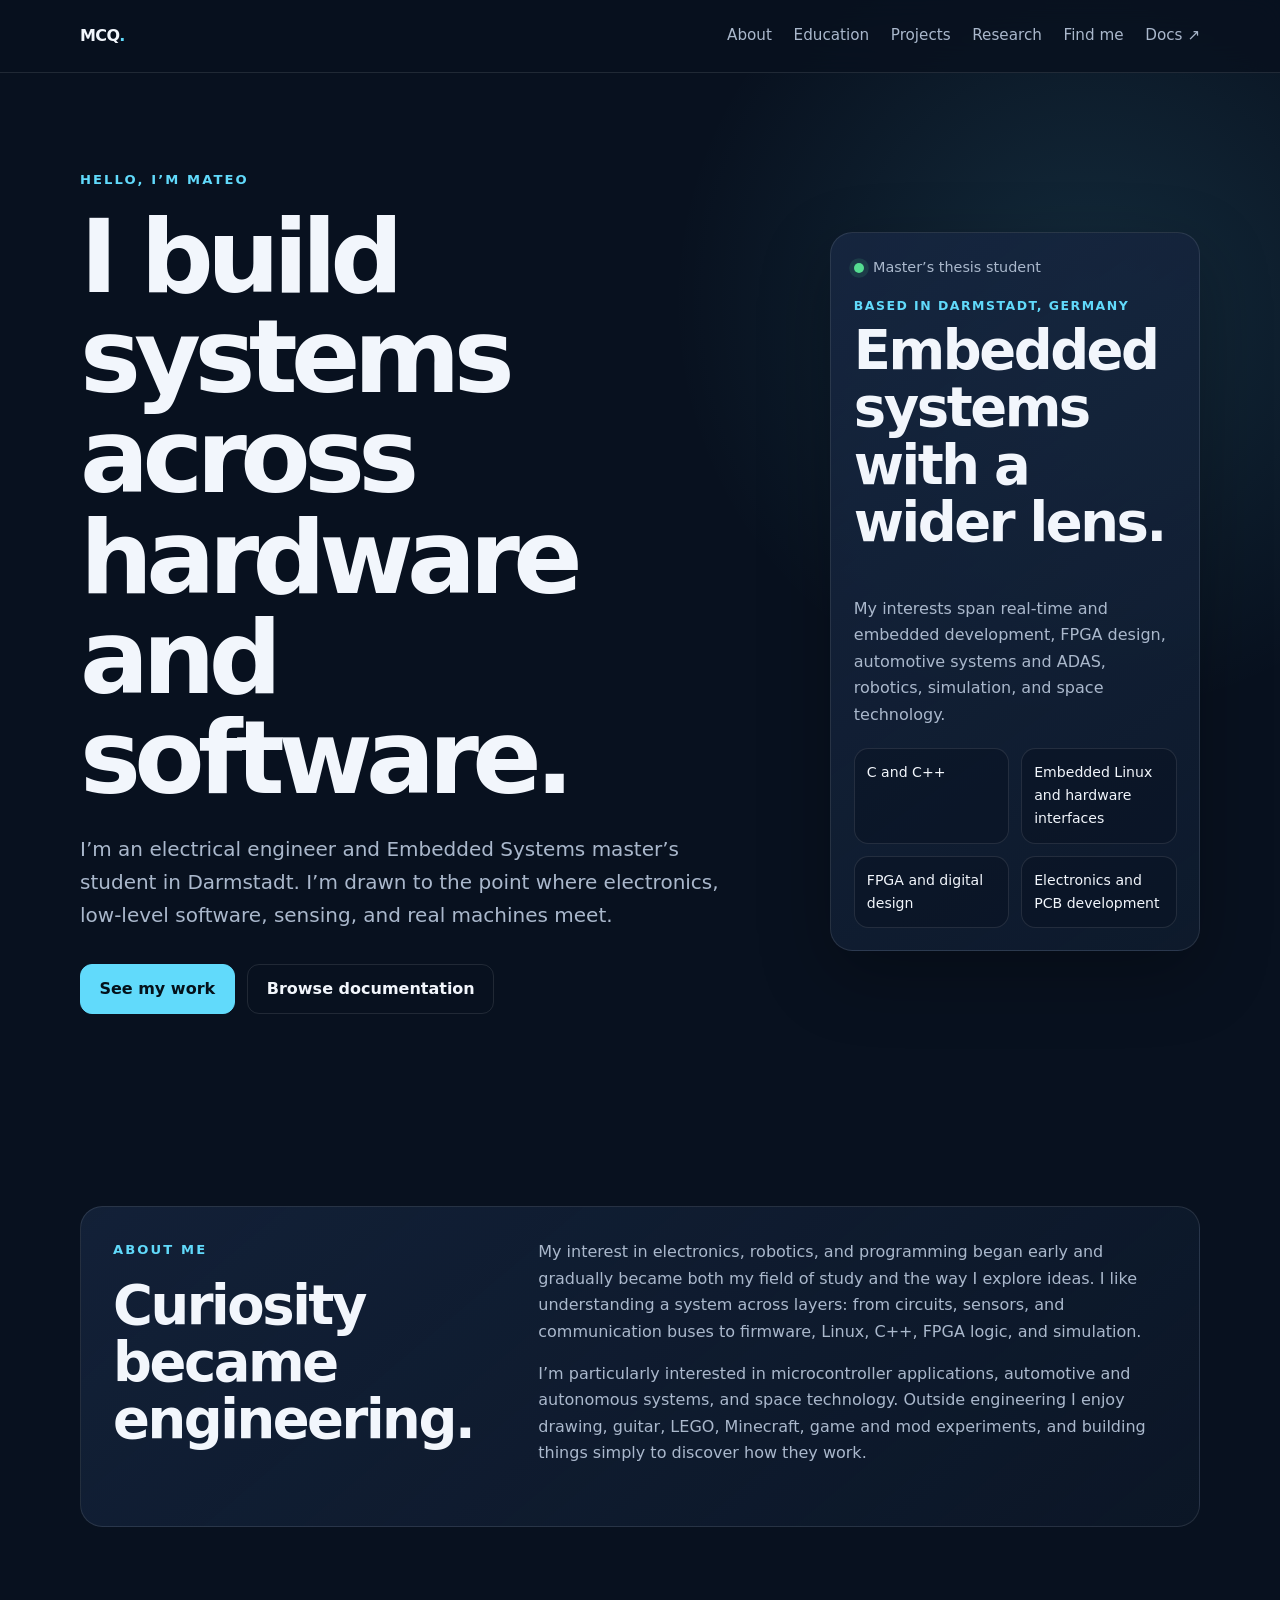
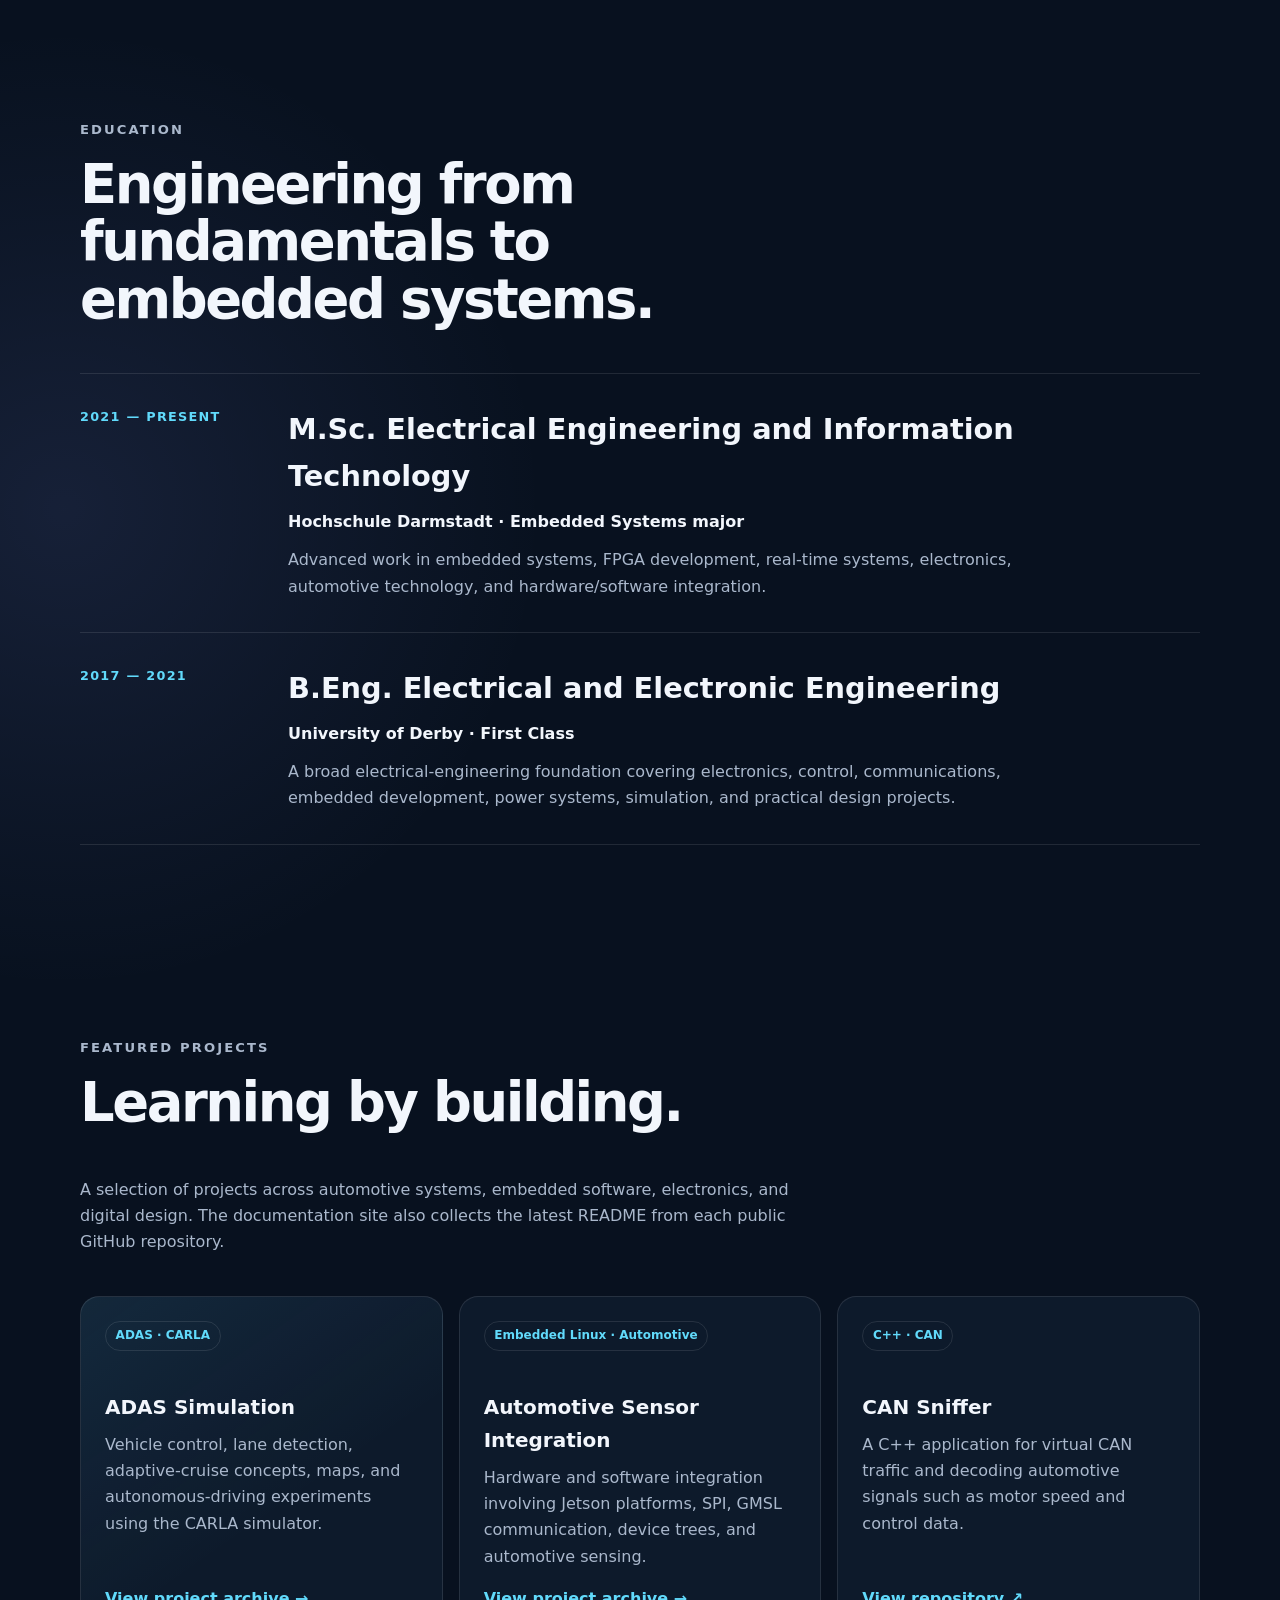
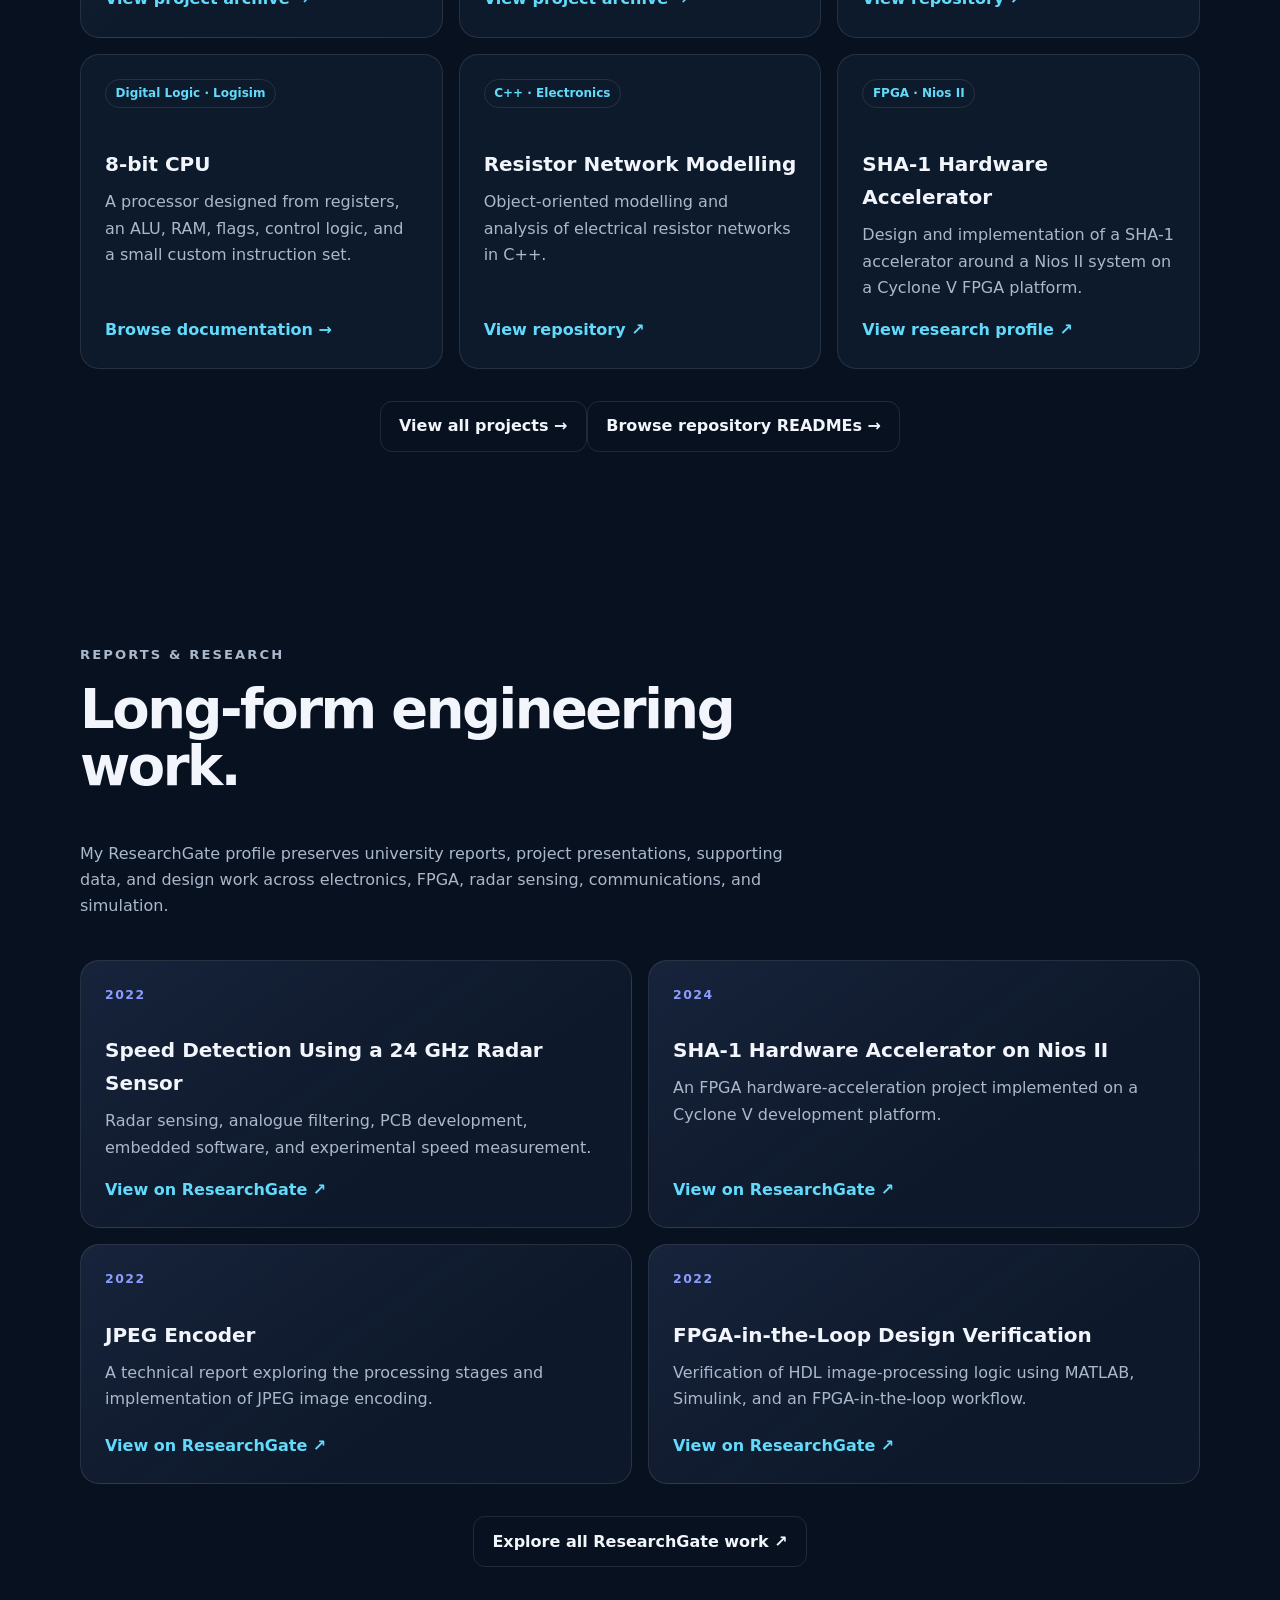
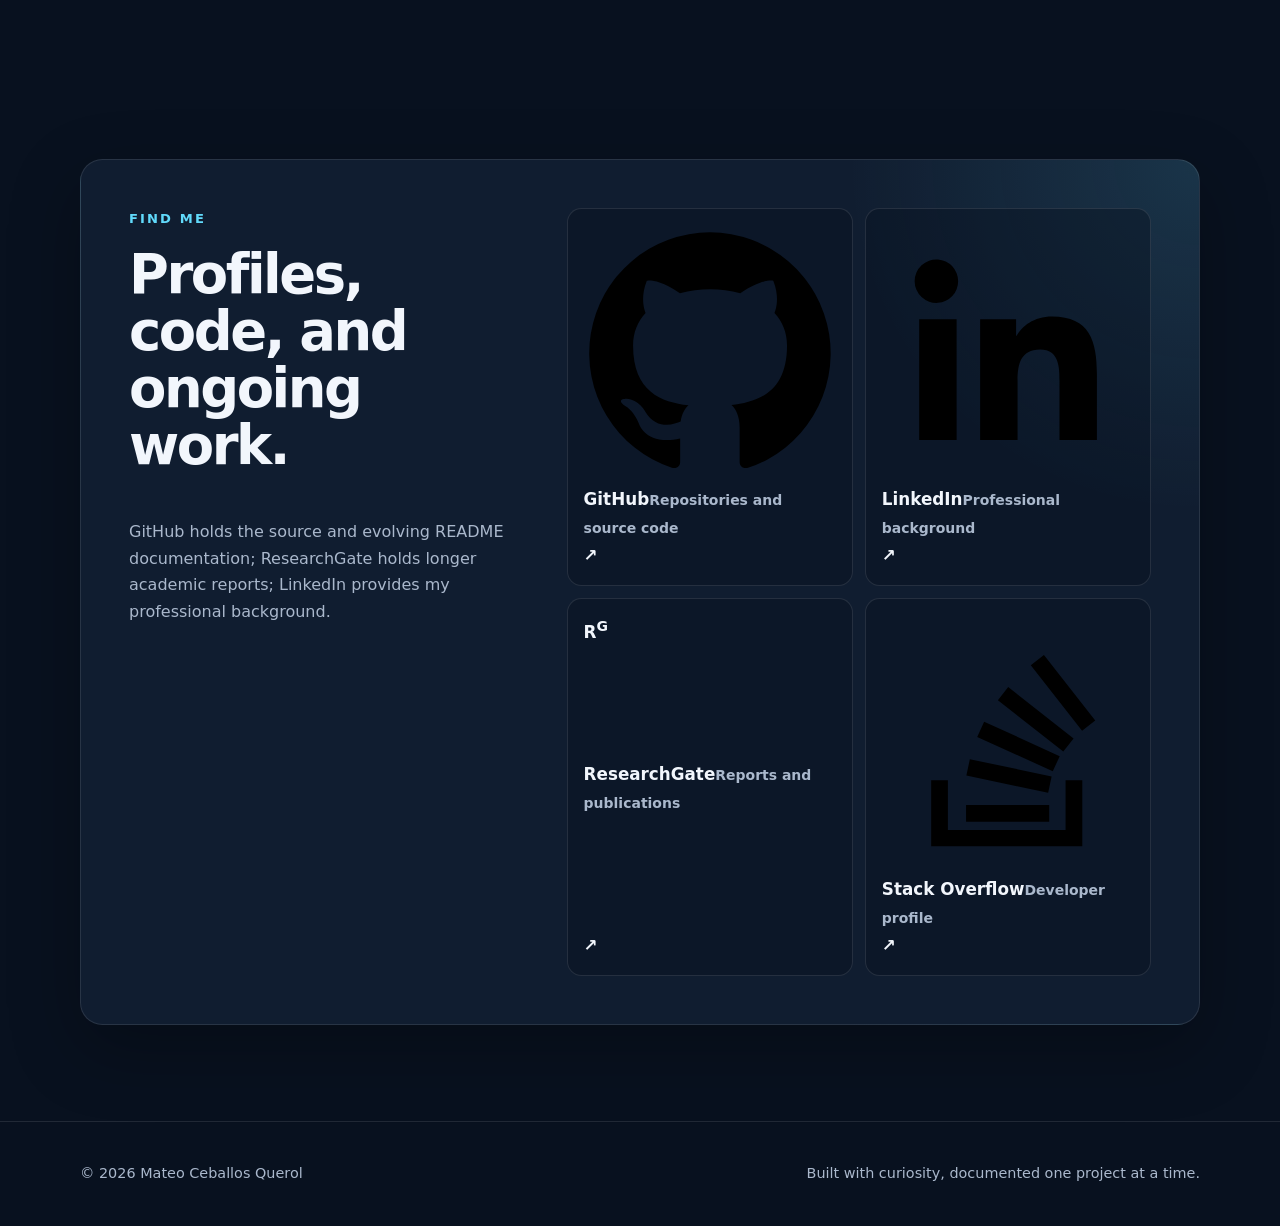
==== commit 0c8cc70c: "Add brand logos to profile links" ====
--- a/index.html
+++ b/index.html
@@ -252,20 +252,32 @@
         </div>
         <div class="profile-links">
           <a href="https://github.com/mcquerol">
-            <span>GitHub</span>
-            <small>Repositories and source code ↗</small>
+            <span class="profile-icon github-icon" aria-hidden="true">
+              <svg viewBox="0 0 24 24" role="img"><path d="M12 .7a11.5 11.5 0 0 0-3.64 22.41c.58.11.79-.25.79-.56v-2.23c-3.22.7-3.9-1.37-3.9-1.37-.53-1.34-1.29-1.7-1.29-1.7-1.05-.72.08-.71.08-.71 1.17.08 1.78 1.2 1.78 1.2 1.04 1.78 2.72 1.27 3.38.97.1-.75.41-1.27.74-1.56-2.57-.29-5.27-1.29-5.27-5.69 0-1.26.45-2.28 1.19-3.09-.12-.29-.52-1.47.11-3.05 0 0 .97-.31 3.16 1.18A10.9 10.9 0 0 1 12 6.11c.98 0 1.95.13 2.87.39 2.19-1.49 3.15-1.18 3.15-1.18.63 1.58.23 2.76.11 3.05.74.81 1.19 1.83 1.19 3.09 0 4.41-2.71 5.39-5.29 5.68.42.36.78 1.07.78 2.16v3.25c0 .31.21.67.8.56A11.5 11.5 0 0 0 12 .7Z"/></svg>
+            </span>
+            <span class="profile-text"><strong>GitHub</strong><small>Repositories and source code</small></span>
+            <span class="profile-arrow">↗</span>
           </a>
           <a href="https://www.linkedin.com/in/mcquerol">
-            <span>LinkedIn</span>
-            <small>Education and professional profile ↗</small>
+            <span class="profile-icon linkedin-icon" aria-hidden="true">
+              <svg viewBox="0 0 24 24" role="img"><path d="M20.45 20.45h-3.56v-5.57c0-1.33-.02-3.04-1.85-3.04-1.86 0-2.14 1.45-2.14 2.94v5.67H9.34V8.98h3.42v1.57h.05c.47-.9 1.64-1.85 3.37-1.85 3.6 0 4.27 2.37 4.27 5.46v6.29ZM5.32 7.41a2.07 2.07 0 1 1 0-4.13 2.07 2.07 0 0 1 0 4.13Zm1.78 13.04H3.54V8.98H7.1v11.47Z"/></svg>
+            </span>
+            <span class="profile-text"><strong>LinkedIn</strong><small>Professional background</small></span>
+            <span class="profile-arrow">↗</span>
           </a>
           <a href="https://www.researchgate.net/profile/Mateo-Ceballos-Querol">
-            <span>ResearchGate</span>
-            <small>Reports and project publications ↗</small>
+            <span class="profile-icon researchgate-icon" aria-hidden="true">
+              <span class="rg-mark">R<sup>G</sup></span>
+            </span>
+            <span class="profile-text"><strong>ResearchGate</strong><small>Reports and publications</small></span>
+            <span class="profile-arrow">↗</span>
           </a>
           <a href="https://stackoverflow.com/users/17657784/mcquerol">
-            <span>Stack Overflow</span>
-            <small>Developer profile ↗</small>
+            <span class="profile-icon stackoverflow-icon" aria-hidden="true">
+              <svg viewBox="0 0 24 24" role="img"><path d="m17.47 20.45-11.2.01v-4.74H4.68V22h14.38v-6.28h-1.59v4.73ZM8.03 15.28l.33-1.55 7.78 1.63-.33 1.56-7.78-1.64Zm1.03-3.68.66-1.45 7.19 3.28-.66 1.45-7.19-3.28Zm1.97-3.49.98-1.25 6.22 4.89-.98 1.25-6.22-4.89Zm3.13-3.32 1.25-.98 4.88 6.23-1.25.98-4.88-6.23ZM8 18.08h7.91v1.59H8v-1.59Z"/></svg>
+            </span>
+            <span class="profile-text"><strong>Stack Overflow</strong><small>Developer profile</small></span>
+            <span class="profile-arrow">↗</span>
           </a>
         </div>
       </div>
--- a/style.css
+++ b/style.css
@@ -389,3 +389,153 @@
     padding-block: 2rem 3.5rem;
   }
 }
+
+
+/* Personal portfolio sections */
+
+.profile-kicker {
+  margin-bottom: 0.35rem;
+  color: var(--accent);
+  font-size: 0.78rem;
+  font-weight: 800;
+  letter-spacing: 0.12em;
+  text-transform: uppercase;
+}
+
+.panel-copy,
+.timeline-item p,
+.research-card p,
+.find-copy {
+  color: var(--muted);
+}
+
+.focus-list.compact {
+  grid-template-columns: 1fr 1fr;
+  margin-top: 1.25rem;
+}
+
+.focus-list.compact li {
+  padding: 0.75rem;
+  font-size: 0.88rem;
+}
+
+.timeline {
+  border-top: 1px solid var(--border);
+}
+
+.timeline-item {
+  display: grid;
+  grid-template-columns: 11rem 1fr;
+  gap: 2rem;
+  padding-block: 2rem;
+  border-bottom: 1px solid var(--border);
+}
+
+.timeline-date {
+  color: var(--accent);
+  font-size: 0.8rem;
+  font-weight: 800;
+  letter-spacing: 0.1em;
+  text-transform: uppercase;
+}
+
+.timeline-item h3 {
+  font-size: clamp(1.3rem, 3vw, 1.8rem);
+}
+
+.timeline-item p:last-child {
+  max-width: 48rem;
+  margin-bottom: 0;
+}
+
+.institution {
+  margin-bottom: 0.75rem;
+  color: var(--text) !important;
+  font-weight: 700;
+}
+
+.research-grid {
+  display: grid;
+  grid-template-columns: repeat(2, 1fr);
+  gap: 1rem;
+}
+
+.research-card {
+  display: flex;
+  min-height: 15rem;
+  flex-direction: column;
+  padding: 1.5rem;
+  border: 1px solid var(--border);
+  border-radius: 1.2rem;
+  background:
+    linear-gradient(145deg, rgba(139, 156, 255, 0.08), transparent 65%),
+    rgba(16, 29, 48, 0.7);
+}
+
+.research-year {
+  margin-bottom: 1.8rem;
+  color: var(--accent-2);
+  font-size: 0.78rem;
+  font-weight: 800;
+  letter-spacing: 0.12em;
+}
+
+.find-panel {
+  display: grid;
+  grid-template-columns: 0.8fr 1.2fr;
+  gap: 3rem;
+  padding: clamp(1.5rem, 5vw, 3rem);
+  border: 1px solid var(--border);
+  border-radius: 1.4rem;
+  background:
+    radial-gradient(circle at 100% 0%, rgba(97, 218, 251, 0.12), transparent 22rem),
+    var(--surface);
+  box-shadow: var(--shadow);
+}
+
+.profile-links {
+  display: grid;
+  grid-template-columns: 1fr 1fr;
+  gap: 0.75rem;
+}
+
+.profile-links a {
+  display: flex;
+  min-height: 7rem;
+  flex-direction: column;
+  justify-content: space-between;
+  padding: 1rem;
+  border: 1px solid var(--border);
+  border-radius: 0.9rem;
+  background: rgba(8, 17, 31, 0.42);
+  text-decoration: none;
+  transition: border-color 180ms ease, transform 180ms ease;
+}
+
+.profile-links a:hover {
+  border-color: rgba(97, 218, 251, 0.55);
+  transform: translateY(-3px);
+}
+
+.profile-links span {
+  font-size: 1.05rem;
+  font-weight: 800;
+}
+
+.profile-links small {
+  color: var(--muted);
+}
+
+@media (max-width: 800px) {
+  .focus-list.compact,
+  .research-grid,
+  .find-panel,
+  .profile-links {
+    grid-template-columns: 1fr;
+  }
+
+  .timeline-item {
+    grid-template-columns: 1fr;
+    gap: 0.7rem;
+  }
+}
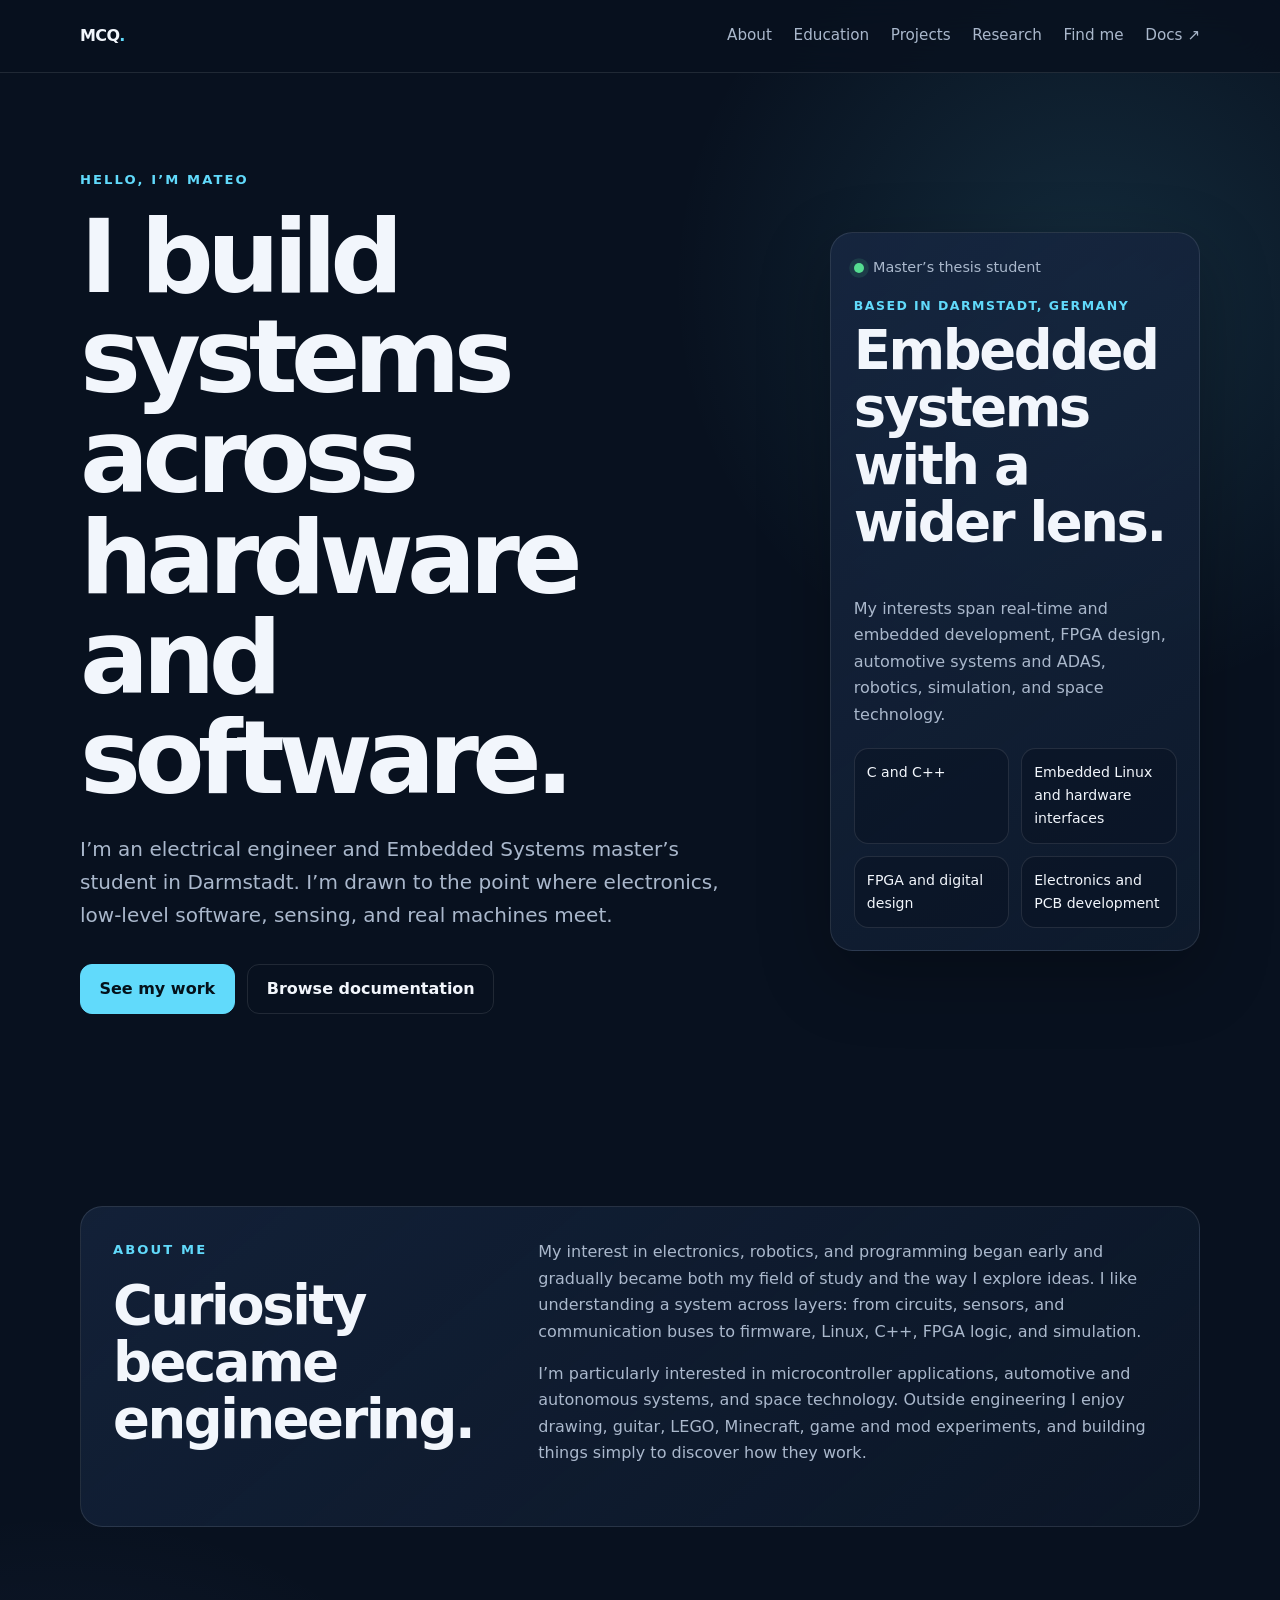
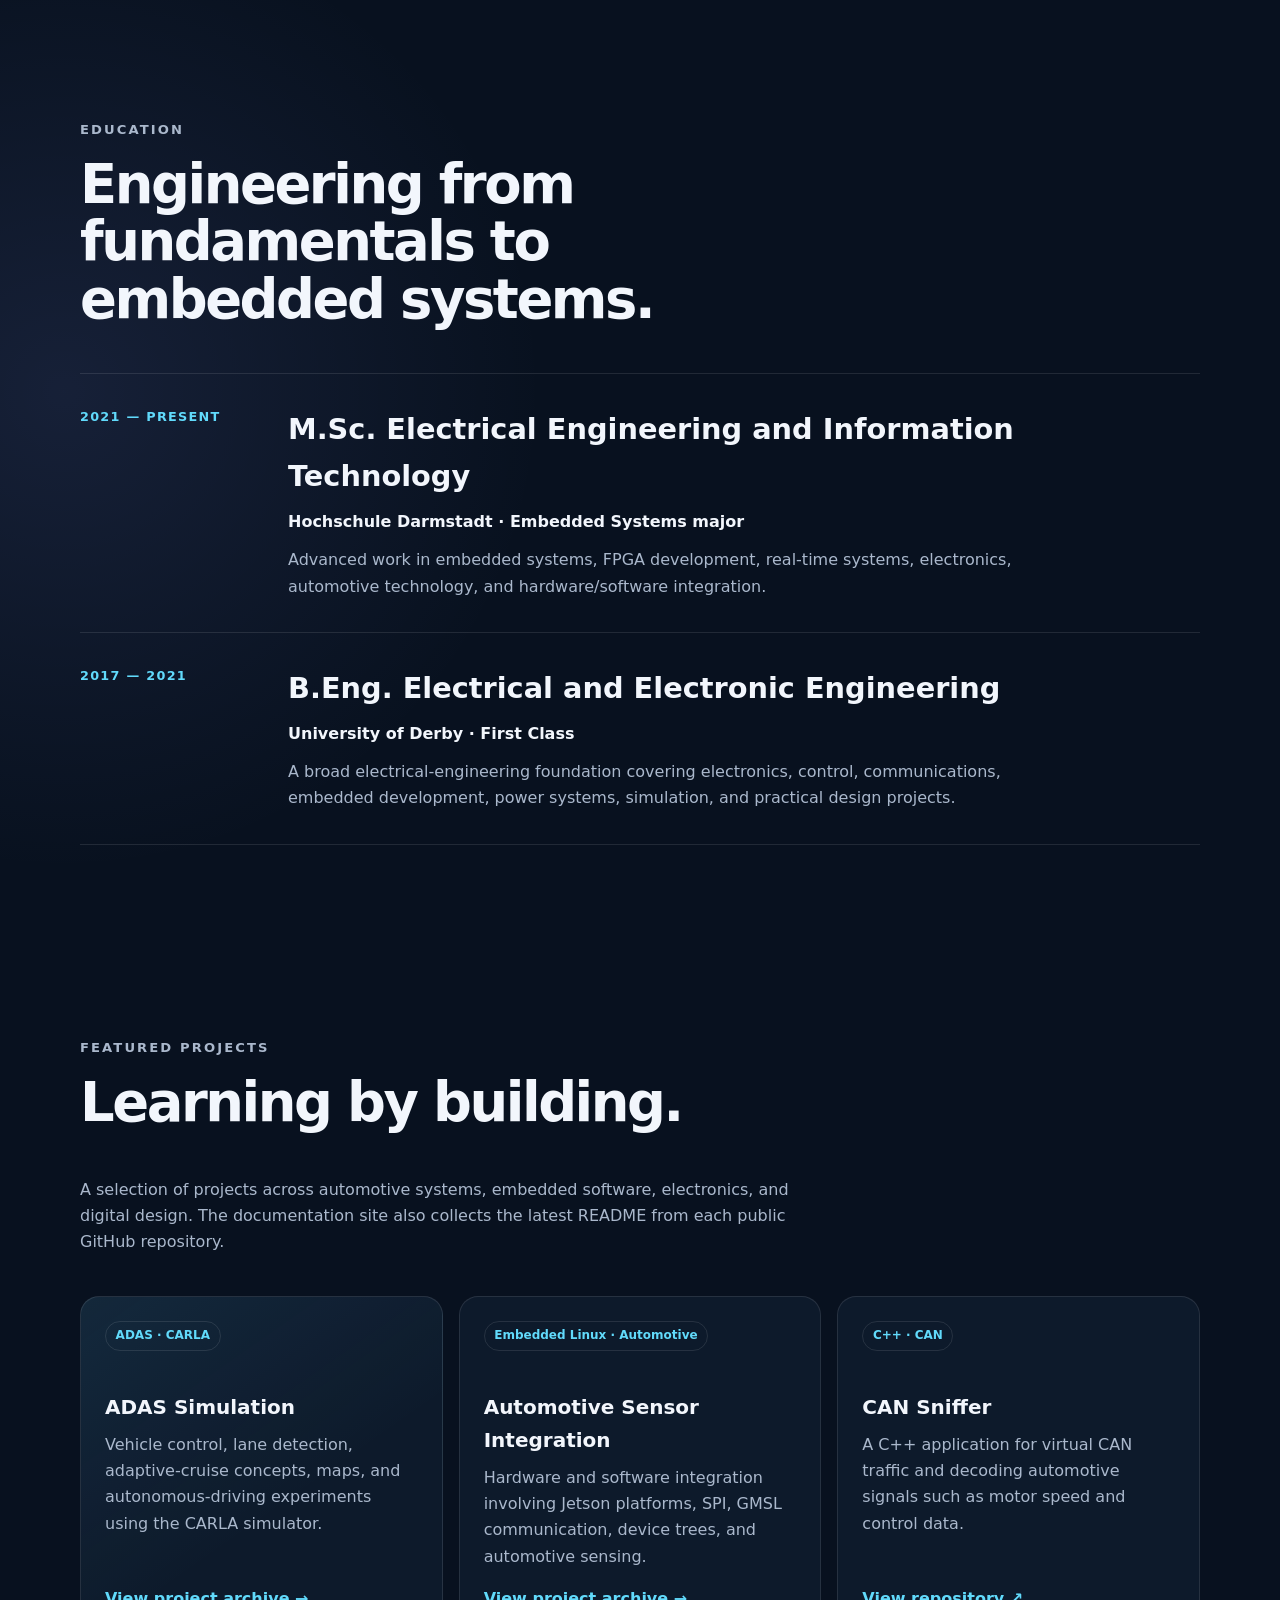
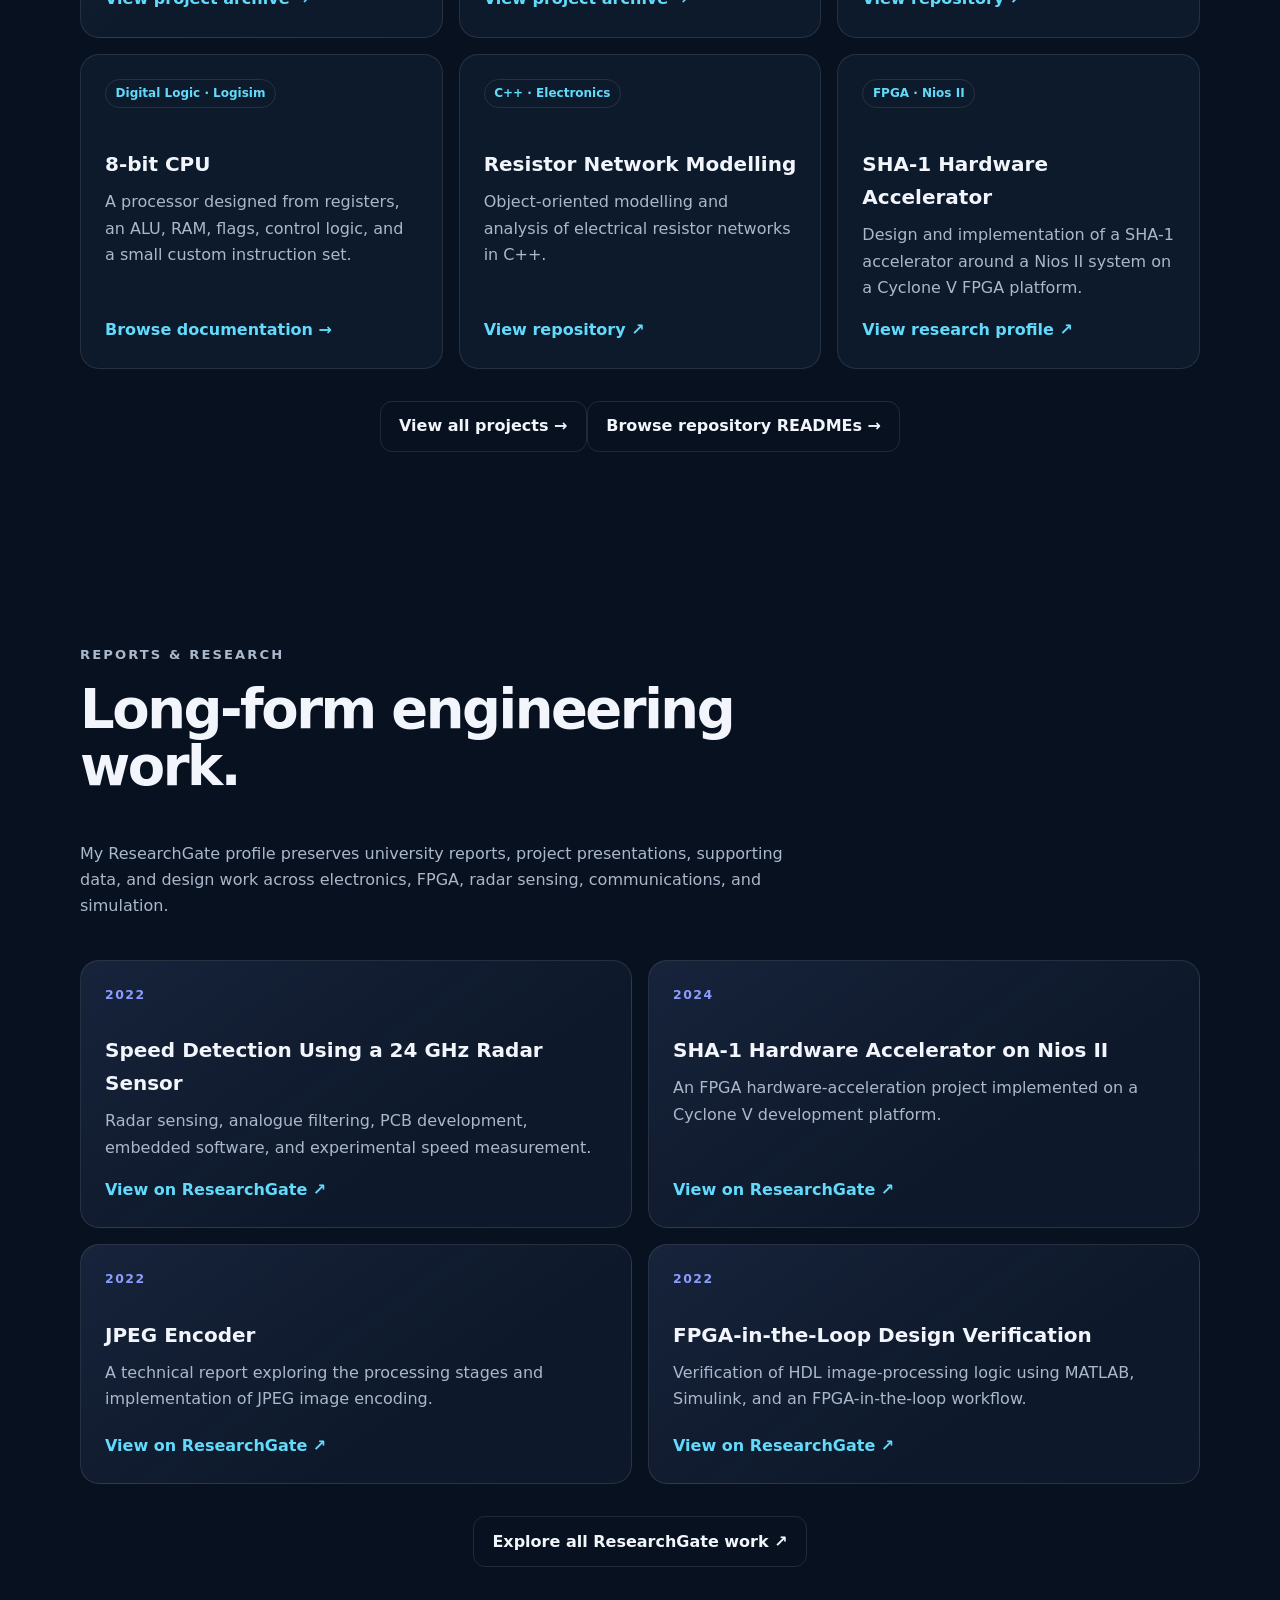
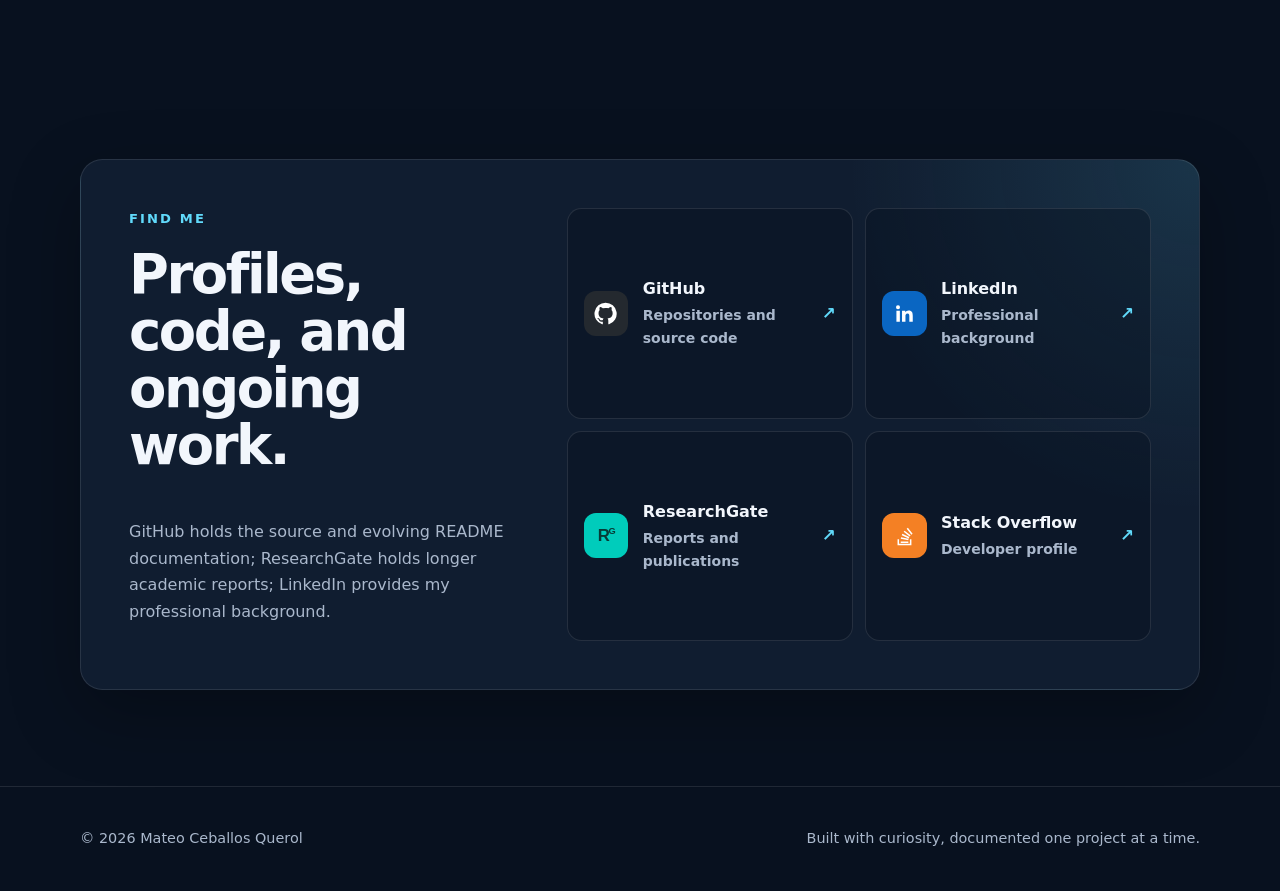
==== commit dcff0eb1: "Refresh portfolio assets after profile redesign" ====
--- a/index.html
+++ b/index.html
@@ -5,7 +5,7 @@
   <meta name="viewport" content="width=device-width, initial-scale=1">
   <meta name="description" content="Portfolio of Mateo Ceballos Querol — embedded systems, electronics, FPGA, automotive technology, simulation, and software.">
   <title>Mateo Ceballos Querol | Embedded Systems Engineer</title>
-  <link rel="stylesheet" href="style.css">
+  <link rel="stylesheet" href="style.css?v=20260716-2">
 </head>
 <body>
   <header class="site-header">
--- a/style.css
+++ b/style.css
@@ -539,3 +539,85 @@
     gap: 0.7rem;
   }
 }
+
+
+/* Branded profile links */
+
+.profile-links a {
+  min-height: 5.6rem;
+  display: grid;
+  grid-template-columns: 2.8rem 1fr auto;
+  align-items: center;
+  gap: 0.9rem;
+}
+
+.profile-icon {
+  width: 2.8rem;
+  height: 2.8rem;
+  display: grid;
+  place-items: center;
+  border-radius: 0.75rem;
+}
+
+.profile-icon svg {
+  width: 1.45rem;
+  height: 1.45rem;
+  fill: currentColor;
+}
+
+.github-icon {
+  color: #ffffff;
+  background: #24292f;
+}
+
+.linkedin-icon {
+  color: #ffffff;
+  background: #0a66c2;
+}
+
+.researchgate-icon {
+  color: #073b36;
+  background: #00ccbb;
+}
+
+.stackoverflow-icon {
+  color: #ffffff;
+  background: #f48024;
+}
+
+.rg-mark {
+  font-family: Arial, sans-serif;
+  font-size: 1.25rem;
+  font-weight: 800;
+  letter-spacing: -0.08em;
+}
+
+.rg-mark sup {
+  font-size: 0.55em;
+}
+
+.profile-text {
+  min-width: 0;
+  display: flex;
+  flex-direction: column;
+  gap: 0.1rem;
+}
+
+.profile-text strong {
+  font-size: 1rem;
+}
+
+.profile-text small {
+  color: var(--muted);
+}
+
+.profile-arrow {
+  color: var(--accent);
+  font-size: 1.1rem;
+}
+
+@media (max-width: 520px) {
+  .profile-links a {
+    grid-template-columns: 2.8rem 1fr auto;
+  }
+}
